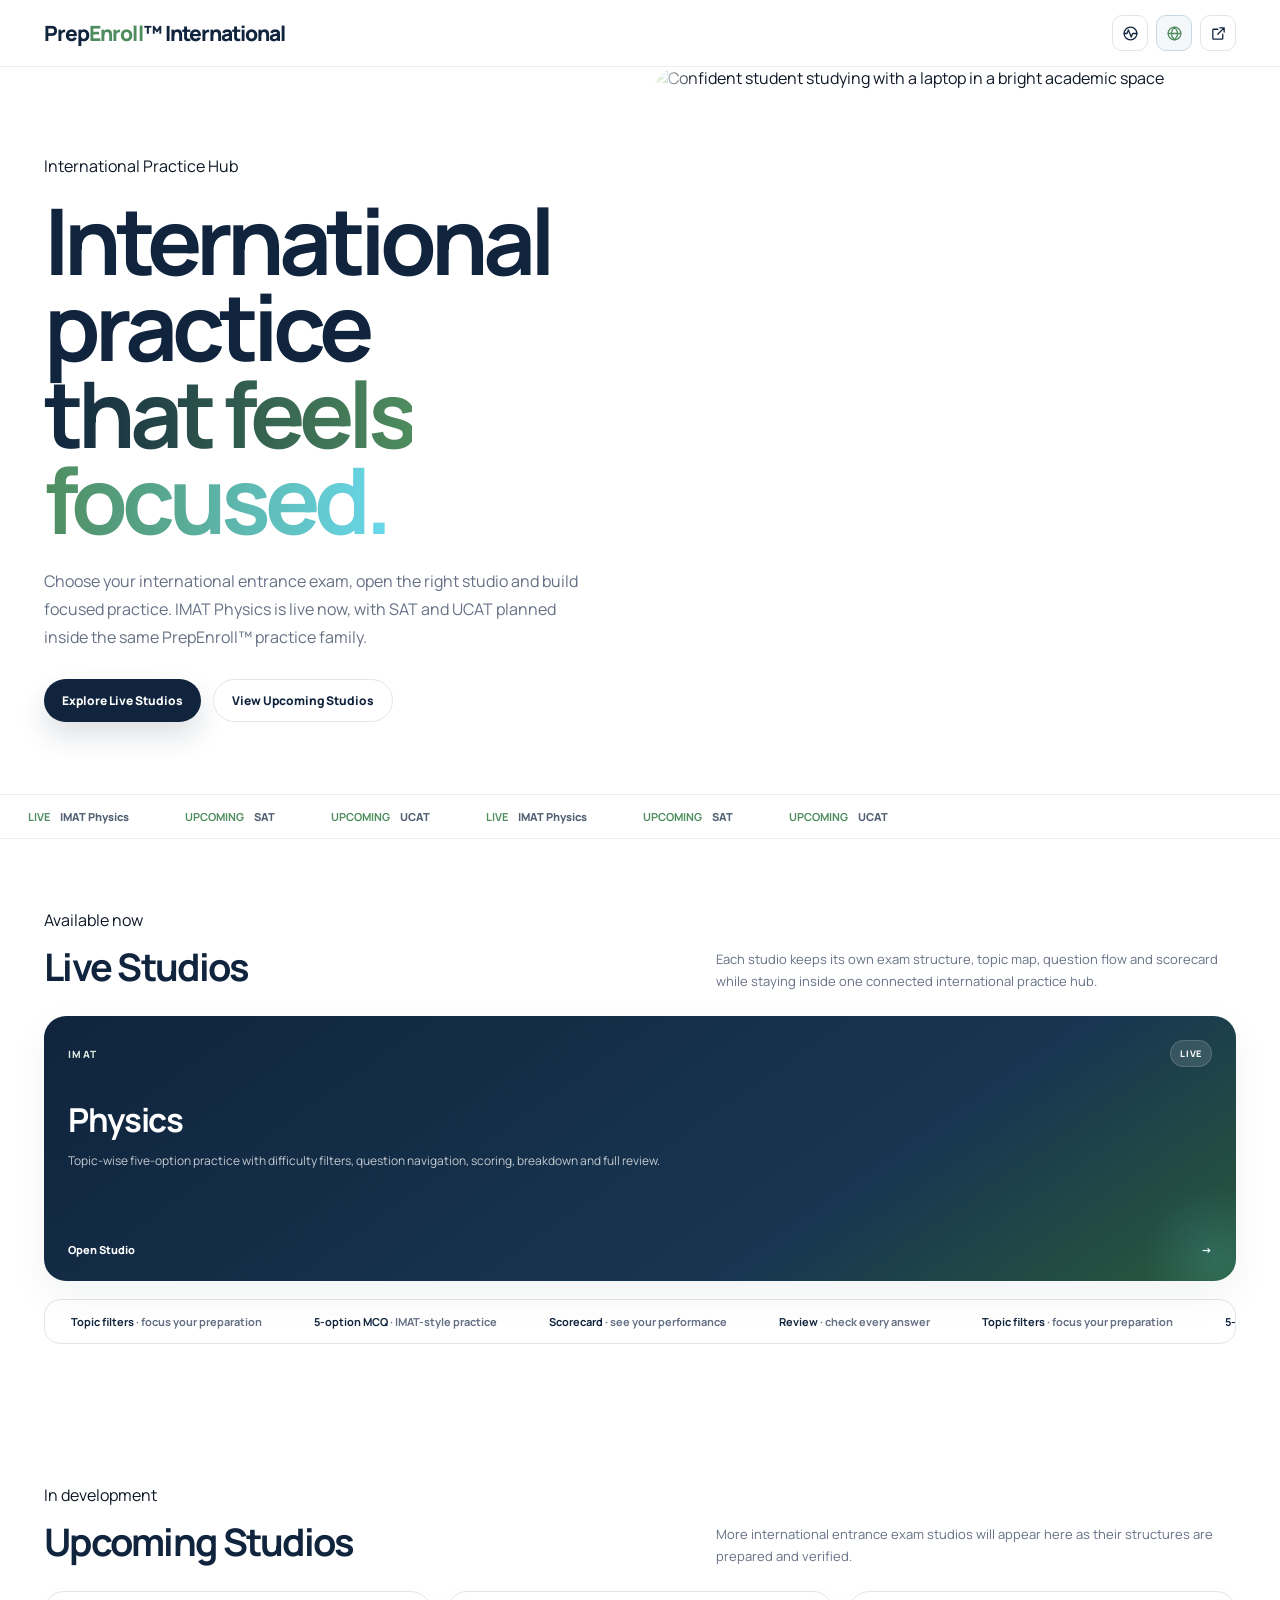
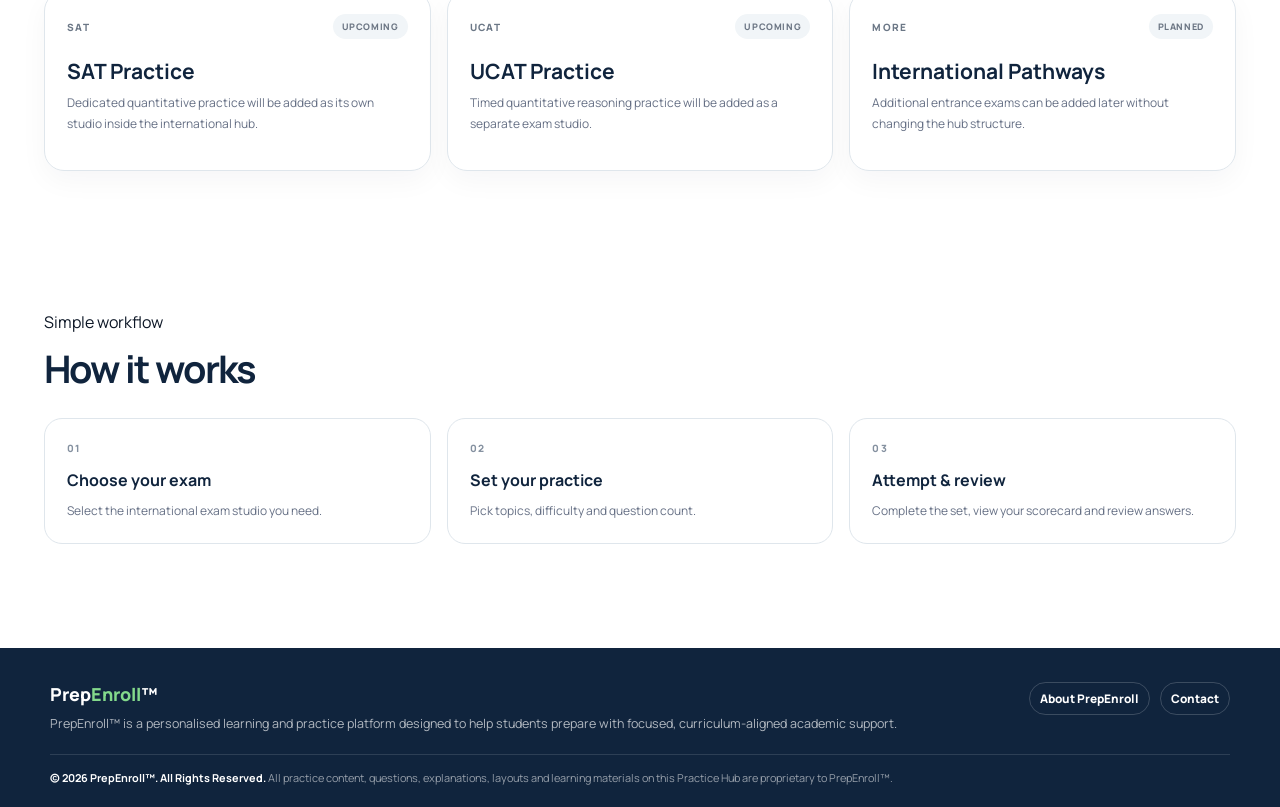
==== index.html @ c7044cf9 "Use confident student hero with soft edges" ====
<!doctype html>
<html lang="en">
<head>
<meta charset="utf-8">
<meta name="viewport" content="width=device-width,initial-scale=1">
<title>PrepEnroll™ International Practice Hub</title>
<meta name="description" content="PrepEnroll International Practice Hub for IMAT Physics and upcoming international entrance exam studios.">
<link rel="preconnect" href="https://fonts.googleapis.com">
<link rel="preconnect" href="https://fonts.gstatic.com" crossorigin>
<link href="https://fonts.googleapis.com/css2?family=Manrope:wght@400;500;600;700;800&family=DM+Sans:wght@500;600;700&display=swap" rel="stylesheet">
<style>
:root{
  --ink:#0d1726;
  --navy:#10243d;
  --muted:#667085;
  --line:#dfe6ec;
  --soft:#f6f9fb;
  --panel:#ffffff;
  --cyan:#68d8eb;
  --blue:#6d8cff;
  --green:#4f8d5f;
  --glow:rgba(104,216,235,.16);
}
*{box-sizing:border-box}
html{scroll-behavior:smooth}
body{
  margin:0;
  font-family:Manrope,system-ui,sans-serif;
  color:var(--ink);
  background:#fff;
  overflow-x:hidden;
}
a{text-decoration:none;color:inherit}
header{
  position:sticky;top:0;z-index:60;
  background:rgba(255,255,255,.84);
  backdrop-filter:blur(18px);
  border-bottom:1px solid rgba(16,36,61,.08)
}
.nav{max-width:1240px;margin:auto;padding:15px 24px;display:flex;align-items:center;justify-content:space-between;gap:20px}
.brand{font-size:21px;font-weight:800;letter-spacing:-.045em;color:var(--navy)}
.brand span{color:var(--green)}
.navlinks{display:flex;align-items:center;gap:18px;font-size:12px;font-weight:700;color:#536174}
.site{padding:9px 13px;border:1px solid var(--line);border-radius:999px;background:rgba(255,255,255,.92);box-shadow:0 8px 26px rgba(16,36,61,.05)}
.hero{
  max-width:1240px;
  margin:auto;
  padding:0 24px;
  min-height:620px;
  display:grid;
  grid-template-columns:1.02fr .98fr;
  gap:0;
  align-items:stretch;
}
.hero-content{
  position:relative;
  z-index:3;
  padding:88px 52px 72px 0;
  display:flex;
  flex-direction:column;
  justify-content:center;
}
.eyebrow:before{content:"";width:7px;height:7px;border-radius:50%;background:linear-gradient(135deg,var(--cyan),var(--blue))}
h1{
  font-size:clamp(58px,7.4vw,92px);
  line-height:.94;letter-spacing:-.065em;
  color:var(--navy);
  margin:20px 0 24px;
  max-width:820px;
}
h1 .grad{
  background:linear-gradient(90deg,#10243d 0%,#4f8d5f 52%,#68d8eb 100%);
  -webkit-background-clip:text;background-clip:text;color:transparent;
}
.hero p{font-size:16px;line-height:1.76;color:var(--muted);max-width:680px;margin:0}
.hero-actions{display:flex;gap:12px;flex-wrap:wrap;margin-top:28px}
.btn{
  display:inline-flex;align-items:center;justify-content:center;
  padding:12px 18px;border-radius:999px;font-size:12px;font-weight:800;transition:.2s ease
}
.btn.primary{background:var(--navy);color:#fff;box-shadow:0 14px 28px rgba(16,36,61,.14)}
.btn.secondary{background:#fff;border:1px solid var(--line);color:var(--navy)}
.btn:hover{transform:translateY(-2px)}
.hero-photo{
  margin:0;
  width:100%;
  min-height:620px;
  height:620px;
  overflow:hidden;
  border:0;
  border-radius:28px;
  box-shadow:none;
  background:#fff;
  position:relative;
}
.hero-photo img{
  width:100%;
  height:100%;
  display:block;
  object-fit:cover;
  object-position:center;
  filter:saturate(.96) contrast(.99) brightness(1.03);
  -webkit-mask-image:linear-gradient(to right,transparent 0%,#000 8%,#000 92%,transparent 100%);
  mask-image:linear-gradient(to right,transparent 0%,#000 8%,#000 92%,transparent 100%);
}
.ticker-wrap{
  overflow:hidden;border-top:1px solid rgba(16,36,61,.08);border-bottom:1px solid rgba(16,36,61,.08);
  background:rgba(255,255,255,.8);backdrop-filter:blur(8px)
}
.ticker{display:flex;width:max-content;animation:ticker 27s linear infinite}
.ticker-item{padding:14px 28px;font-size:11px;font-weight:800;color:#536174;white-space:nowrap}
.ticker-item b{margin-right:8px;color:var(--green)}
@keyframes ticker{from{transform:translateX(0)}to{transform:translateX(-50%)}}
.section{max-width:1240px;margin:auto;padding:70px 24px}
.section-head{display:flex;align-items:flex-end;justify-content:space-between;gap:30px;margin-bottom:24px}
.section-head h2{margin:9px 0 0;font-size:38px;letter-spacing:-.045em;color:var(--navy)}
.section-head p{max-width:520px;margin:0;color:var(--muted);font-size:13px;line-height:1.7}
.grid{display:grid;grid-template-columns:1.18fr .91fr .91fr;gap:16px}
.card{
  min-height:265px;
  padding:24px;
  display:flex;flex-direction:column;justify-content:space-between;
  border:1px solid var(--line);
  border-radius:22px;
  background:rgba(255,255,255,.9);
  box-shadow:0 14px 38px rgba(16,36,61,.055);
  position:relative;overflow:hidden;transition:.22s ease
}
.card:before{
  content:"";position:absolute;inset:auto -55px -55px auto;width:150px;height:150px;border-radius:50%;
  background:radial-gradient(circle,var(--glow),transparent 70%)
}
.card.c1{
  background:linear-gradient(145deg,#10243d,#183651 68%,#285a3b);
  color:#fff;border:0
}
.card:hover{transform:translateY(-4px);box-shadow:0 20px 50px rgba(16,36,61,.09)}
.topline{display:flex;align-items:center;justify-content:space-between;gap:10px}
.tag{font-size:10px;font-weight:800;letter-spacing:.13em;text-transform:uppercase;color:#6b7786}
.card.c1 .tag{color:#dce9e1}
.pill{padding:6px 9px;border-radius:999px;font-size:9px;font-weight:800;letter-spacing:.07em;text-transform:uppercase}
.live{background:rgba(255,255,255,.12);color:#fff;border:1px solid rgba(255,255,255,.15)}
.soon{background:#f1f5f8;color:#6c7684}
.card h3{font-size:29px;letter-spacing:-.04em;color:var(--navy);margin:30px 0 9px}
.card.c1 h3{color:#fff;font-size:33px}
.card p{margin:0;color:var(--muted);font-size:12px;line-height:1.68;max-width:92%}
.card.c1 p{color:rgba(255,255,255,.75)}
.card-link{margin-top:28px;display:flex;align-items:center;justify-content:space-between;font-size:11px;font-weight:800;color:var(--navy)}
.card.c1 .card-link{color:#fff}
.rail-wrap{margin-top:18px;border:1px solid var(--line);border-radius:16px;overflow:hidden;background:rgba(255,255,255,.78)}
.rail{display:flex;width:max-content;animation:rail 32s linear infinite}
.rail span{padding:14px 26px;font-size:11px;font-weight:700;color:var(--muted);white-space:nowrap}
.rail b{color:var(--navy)}
@keyframes rail{from{transform:translateX(-50%)}to{transform:translateX(0)}}
.coming-grid{display:grid;grid-template-columns:repeat(3,1fr);gap:16px}
.coming{
  min-height:180px;border-radius:20px;padding:22px;background:rgba(255,255,255,.9);
  border:1px solid var(--line);box-shadow:0 10px 28px rgba(16,36,61,.04)
}
.coming h3{color:var(--navy);font-size:21px;margin:18px 0 8px}
.coming p{margin:0;color:var(--muted);font-size:12px;line-height:1.68}
.how{display:grid;grid-template-columns:repeat(3,1fr);gap:16px}
.step{
  border-radius:18px;padding:22px;border:1px solid var(--line);
  background:rgba(255,255,255,.9)
}
.step .n{font-size:10px;font-weight:800;color:#8591a0;margin-bottom:14px;letter-spacing:.12em}
.step strong{display:block;color:var(--navy);font-size:16px;margin-bottom:7px}
.step span{font-size:12px;color:var(--muted);line-height:1.62}
.pe-global-footer{margin-top:34px;background:#10243d;color:#fff;padding:34px 24px 20px}
.pe-footer-inner{max-width:1180px;margin:0 auto;display:flex;justify-content:space-between;gap:30px;align-items:flex-start}
.pe-footer-brand{font-size:1.12rem;font-weight:900;margin-bottom:8px}.pe-footer-brand span{color:#83d98b}
.pe-footer-about p{font-size:.78rem;line-height:1.65;color:rgba(255,255,255,.68);margin:0}
.pe-footer-links{display:flex;gap:10px;flex-wrap:wrap;justify-content:flex-end}
.pe-footer-links a{color:#fff;font-size:.74rem;font-weight:800;border:1px solid rgba(255,255,255,.18);border-radius:999px;padding:7px 10px}
.pe-footer-legal{max-width:1180px;margin:20px auto 0;padding-top:15px;border-top:1px solid rgba(255,255,255,.12);font-size:.68rem;line-height:1.5;color:rgba(255,255,255,.56)}
.pe-footer-legal strong{color:#fff}
@media(max-width:900px){
  .hero{grid-template-columns:1fr;padding:0}
  .hero-content{padding:64px 22px 48px}
  .hero-photo,.hero-photo img{min-height:420px;height:420px}
  .grid{grid-template-columns:1fr 1fr}.card.c1{grid-column:1/3}
}.hero-photo{height:360px}
  .grid{grid-template-columns:1fr 1fr}.card.c1{grid-column:1/3}
}
@media(max-width:640px){
  .navlinks .hide-sm{display:none}
  .hero{padding-top:60px}.hero-photo{height:300px}
  .grid,.coming-grid,.how{grid-template-columns:1fr}.card.c1{grid-column:auto}
  .section-head{align-items:flex-start;flex-direction:column}
  h1{font-size:52px}
  .pe-footer-inner{flex-direction:column}.pe-footer-links{justify-content:flex-start}
}
.icon-nav{display:flex;align-items:center;gap:8px}
.nav-icon{
  width:36px;height:36px;border-radius:10px;
  display:grid;place-items:center;
  border:1px solid var(--line);
  background:#fff;color:var(--navy);
  transition:.18s ease;
}
.nav-icon svg{
  width:17px;height:17px;
  fill:none;stroke:currentColor;stroke-width:1.8;
  stroke-linecap:round;stroke-linejoin:round;
}
.nav-icon:hover{transform:translateY(-1px);border-color:#b8c6d2;box-shadow:0 8px 18px rgba(16,36,61,.08)}
.nav-icon.active-hub{background:#f4f8fb;border-color:#c8d8e3;color:var(--green)}
@media(max-width:640px){
  .icon-nav{gap:6px}
  .nav-icon{width:34px;height:34px;border-radius:9px}
}
</style>
</head>
<body>
<header>
  <div class="nav">
    <a class="brand" href="/prepenroll-international-physics/">Prep<span>Enroll</span>™ International</a>
    <div class="navlinks icon-nav">
      <a class="nav-icon" href="https://sscpu-21.github.io/prepenroll-practice/" aria-label="Physics Practice Hub" title="Physics Practice Hub">
        <svg viewBox="0 0 24 24" aria-hidden="true"><path d="M3 12h4l2-5 4 10 2-5h6"/><circle cx="12" cy="12" r="9"/></svg>
      </a>
      <a class="nav-icon active-hub" href="/prepenroll-international-physics/" aria-label="International Physics Practice Hub" title="International Physics Practice Hub">
        <svg viewBox="0 0 24 24" aria-hidden="true"><circle cx="12" cy="12" r="9"/><path d="M3 12h18M12 3c3 3 4.5 6 4.5 9S15 18 12 21c-3-3-4.5-6-4.5-9S9 6 12 3z"/></svg>
      </a>
      <a class="nav-icon" href="https://www.prepenroll.com" target="_blank" rel="noopener" aria-label="PrepEnroll website" title="PrepEnroll.com">
        <svg viewBox="0 0 24 24" aria-hidden="true"><path d="M14 4h6v6M20 4l-9 9"/><path d="M18 13v6a1 1 0 0 1-1 1H5a1 1 0 0 1-1-1V7a1 1 0 0 1 1-1h6"/></svg>
      </a>
    </div>
  </div>
</header>

<main>
<section class="hero">
    <div class="hero-content">
      <div class="eyebrow">International Practice Hub</div>
      <h1>International practice<br><span class="grad">that feels focused.</span></h1>
      <p>Choose your international entrance exam, open the right studio and build focused practice. IMAT Physics is live now, with SAT and UCAT planned inside the same PrepEnroll™ practice family.</p>
      <div class="hero-actions">
        <a class="btn primary" href="#live">Explore Live Studios</a>
        <a class="btn secondary" href="#coming">View Upcoming Studios</a>
      </div>
    </div>
    <figure class="hero-photo">
      <img src="/prepenroll-international-physics/assets/confident-student.jpg" alt="Confident student studying with a laptop in a bright academic space">
    </figure>
  </section>

<div class="ticker-wrap">
  <div class="ticker">
    <div class="ticker-item"><b>LIVE</b> IMAT Physics</div>
    <div class="ticker-item"><b>UPCOMING</b> SAT</div>
    <div class="ticker-item"><b>UPCOMING</b> UCAT</div>
    <div class="ticker-item"><b>LIVE</b> IMAT Physics</div>
    <div class="ticker-item"><b>UPCOMING</b> SAT</div>
    <div class="ticker-item"><b>UPCOMING</b> UCAT</div>
  </div>
</div>

<section class="section" id="live">
  <div class="section-head">
    <div><div class="eyebrow">Available now</div><h2>Live Studios</h2></div>
    <p>Each studio keeps its own exam structure, topic map, question flow and scorecard while staying inside one connected international practice hub.</p>
  </div>

  <div class="grid">
    <a class="card c1" href="/prepenroll-international-physics/imat/">
      <div>
        <div class="topline"><span class="tag">IMAT</span><span class="pill live">Live</span></div>
        <h3>Physics</h3>
        <p>Topic-wise five-option practice with difficulty filters, question navigation, scoring, breakdown and full review.</p>
      </div>
      <div class="card-link"><span>Open Studio</span><span>→</span></div>
    </a>
  </div>

  <div class="rail-wrap">
    <div class="rail">
      <span><b>Topic filters</b> · focus your preparation</span>
      <span><b>5-option MCQ</b> · IMAT-style practice</span>
      <span><b>Scorecard</b> · see your performance</span>
      <span><b>Review</b> · check every answer</span>
      <span><b>Topic filters</b> · focus your preparation</span>
      <span><b>5-option MCQ</b> · IMAT-style practice</span>
      <span><b>Scorecard</b> · see your performance</span>
      <span><b>Review</b> · check every answer</span>
    </div>
  </div>
</section>

<section class="section" id="coming">
  <div class="section-head">
    <div><div class="eyebrow">In development</div><h2>Upcoming Studios</h2></div>
    <p>More international entrance exam studios will appear here as their structures are prepared and verified.</p>
  </div>

  <div class="coming-grid">
    <div class="coming">
      <div class="topline"><span class="tag">SAT</span><span class="pill soon">Upcoming</span></div>
      <h3>SAT Practice</h3>
      <p>Dedicated quantitative practice will be added as its own studio inside the international hub.</p>
    </div>

    <div class="coming">
      <div class="topline"><span class="tag">UCAT</span><span class="pill soon">Upcoming</span></div>
      <h3>UCAT Practice</h3>
      <p>Timed quantitative reasoning practice will be added as a separate exam studio.</p>
    </div>

    <div class="coming">
      <div class="topline"><span class="tag">More</span><span class="pill soon">Planned</span></div>
      <h3>International Pathways</h3>
      <p>Additional entrance exams can be added later without changing the hub structure.</p>
    </div>
  </div>
</section>

<section class="section">
  <div class="section-head"><div><div class="eyebrow">Simple workflow</div><h2>How it works</h2></div></div>
  <div class="how">
    <div class="step"><div class="n">01</div><strong>Choose your exam</strong><span>Select the international exam studio you need.</span></div>
    <div class="step"><div class="n">02</div><strong>Set your practice</strong><span>Pick topics, difficulty and question count.</span></div>
    <div class="step"><div class="n">03</div><strong>Attempt & review</strong><span>Complete the set, view your scorecard and review answers.</span></div>
  </div>
</section>
</main>

<footer class="pe-global-footer">
  <div class="pe-footer-inner">
    <div class="pe-footer-about">
      <div class="pe-footer-brand">Prep<span>Enroll</span>™</div>
      <p>PrepEnroll™ is a personalised learning and practice platform designed to help students prepare with focused, curriculum-aligned academic support.</p>
    </div>
    <div class="pe-footer-links">
      <a href="https://www.prepenroll.com" target="_blank" rel="noopener">About PrepEnroll</a>
      <a href="mailto:info@prepenroll.com">Contact</a>
    </div>
  </div>
  <div class="pe-footer-legal">
    <strong>© 2026 PrepEnroll™. All Rights Reserved.</strong>
    <span>All practice content, questions, explanations, layouts and learning materials on this Practice Hub are proprietary to PrepEnroll™.</span>
  </div>
</footer>
</body>
</html>
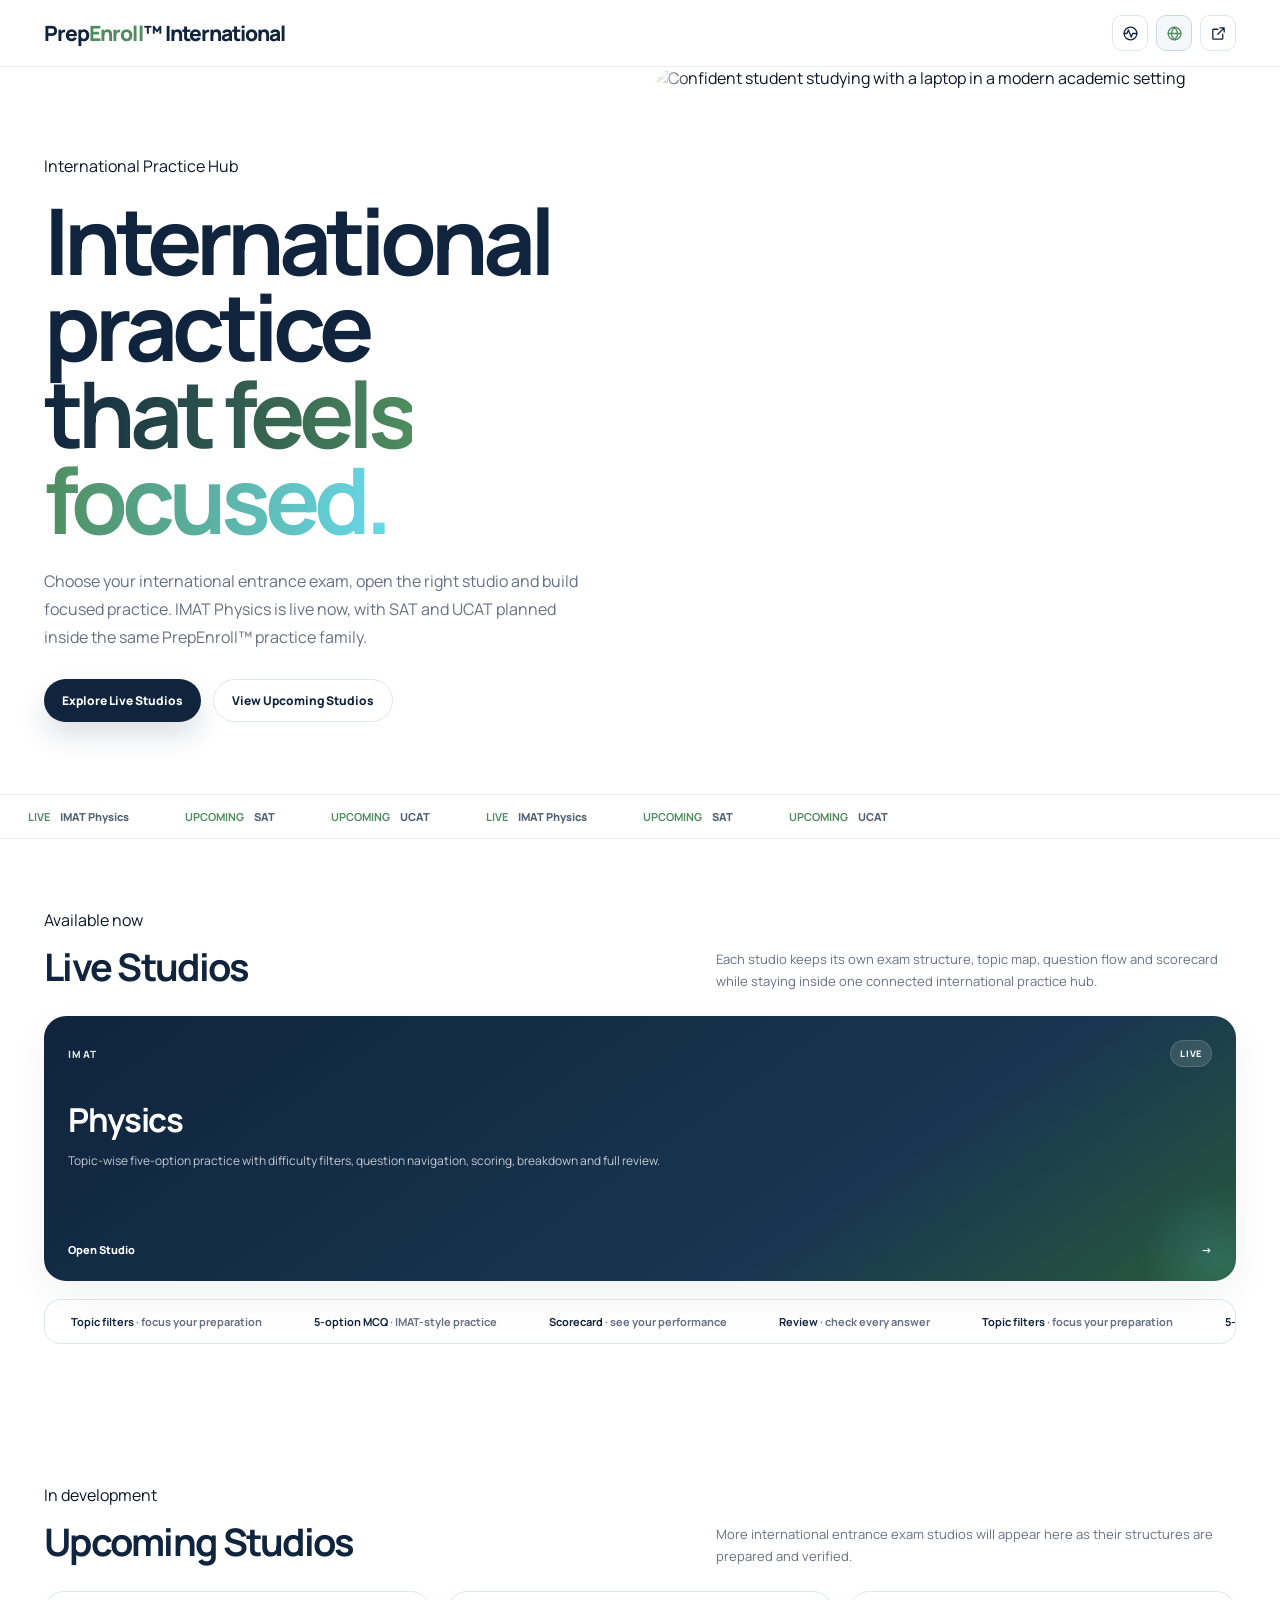
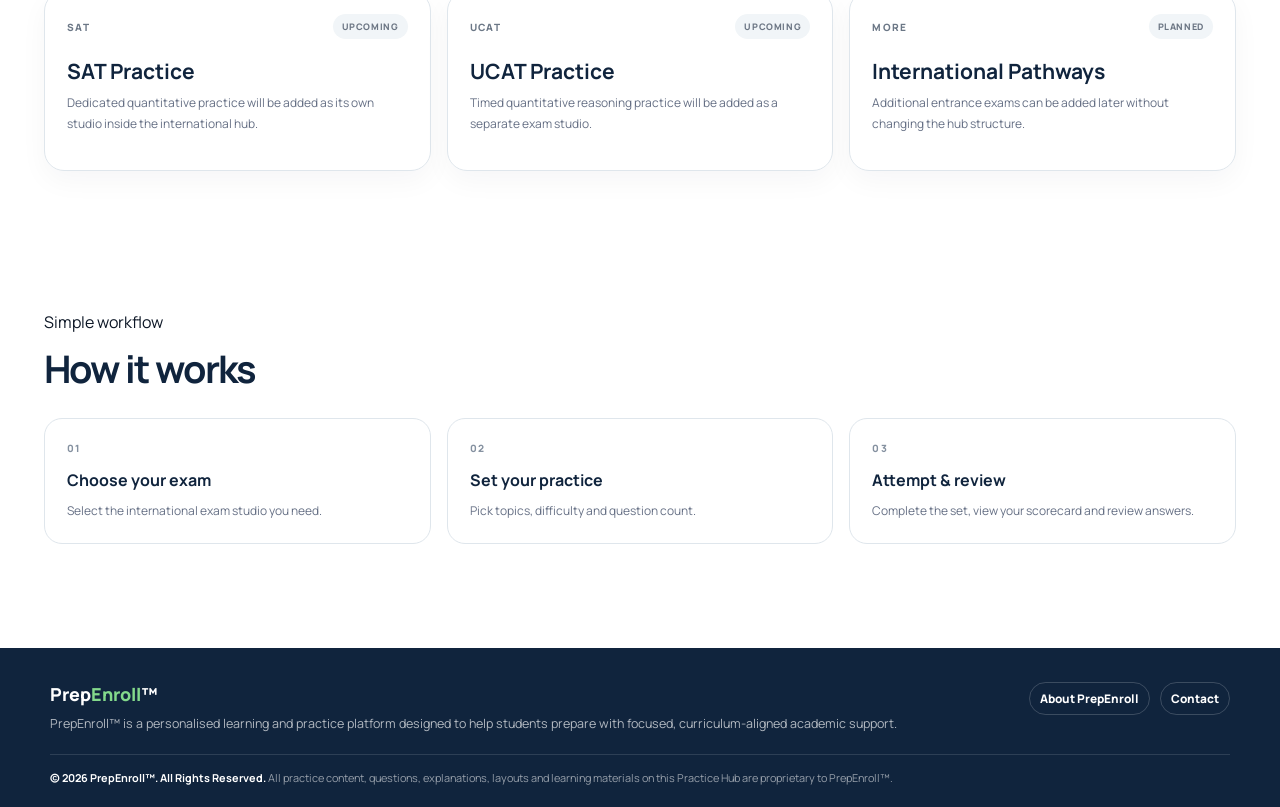
==== commit f7ad1d34: "Use sharp full-resolution student hero image" ====
--- a/index.html
+++ b/index.html
@@ -98,10 +98,10 @@
   height:100%;
   display:block;
   object-fit:cover;
-  object-position:center;
-  filter:saturate(.96) contrast(.99) brightness(1.03);
-  -webkit-mask-image:linear-gradient(to right,transparent 0%,#000 8%,#000 92%,transparent 100%);
-  mask-image:linear-gradient(to right,transparent 0%,#000 8%,#000 92%,transparent 100%);
+  object-position:center 38%;
+  filter:saturate(.98) contrast(1.01) brightness(1.02);
+  -webkit-mask-image:linear-gradient(to right,transparent 0%,#000 7%,#000 96%);
+  mask-image:linear-gradient(to right,transparent 0%,#000 7%,#000 96%);
 }
 .ticker-wrap{
   overflow:hidden;border-top:1px solid rgba(16,36,61,.08);border-bottom:1px solid rgba(16,36,61,.08);
@@ -242,7 +242,7 @@
       </div>
     </div>
     <figure class="hero-photo">
-      <img src="/prepenroll-international-physics/assets/confident-student.jpg" alt="Confident student studying with a laptop in a bright academic space">
+      <img src="https://images.pexels.com/photos/22915923/pexels-photo-22915923.jpeg?cs=srgb&fm=jpg" alt="Confident student studying with a laptop in a modern academic setting">
     </figure>
   </section>
 
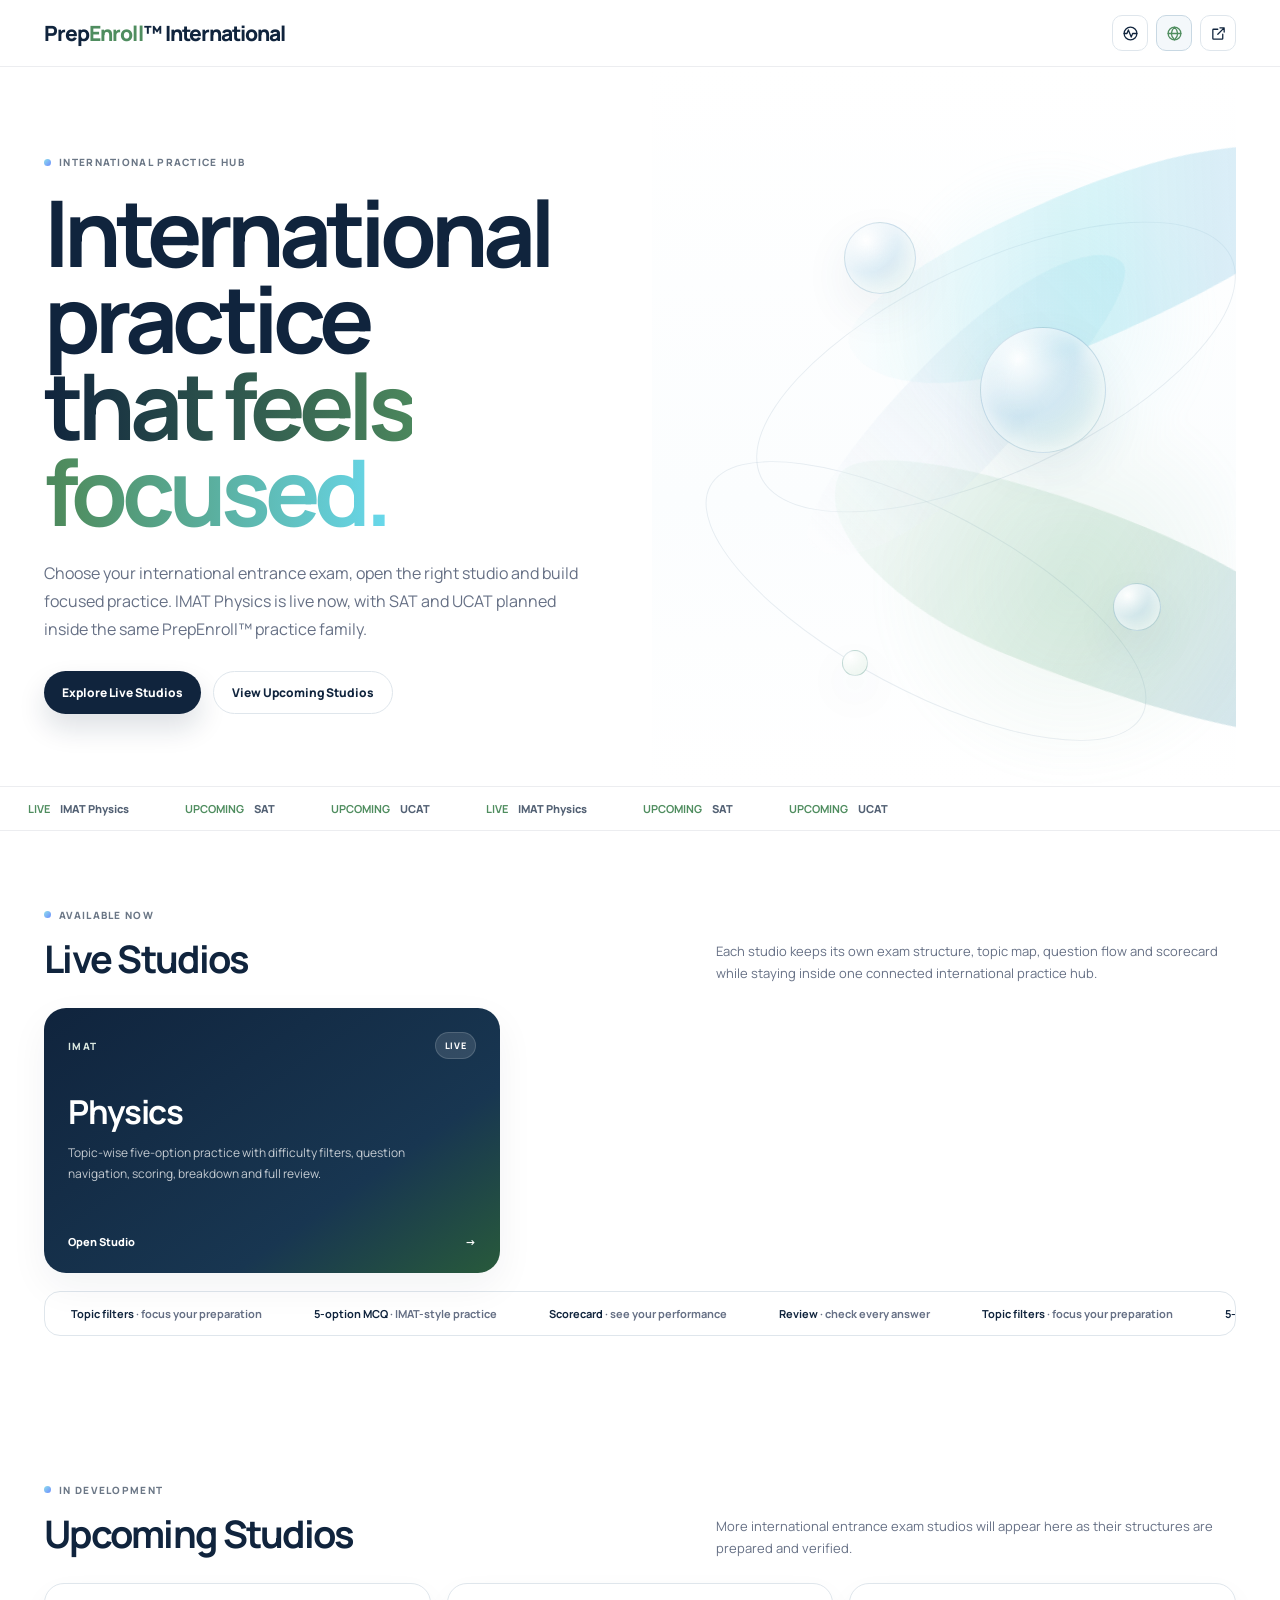
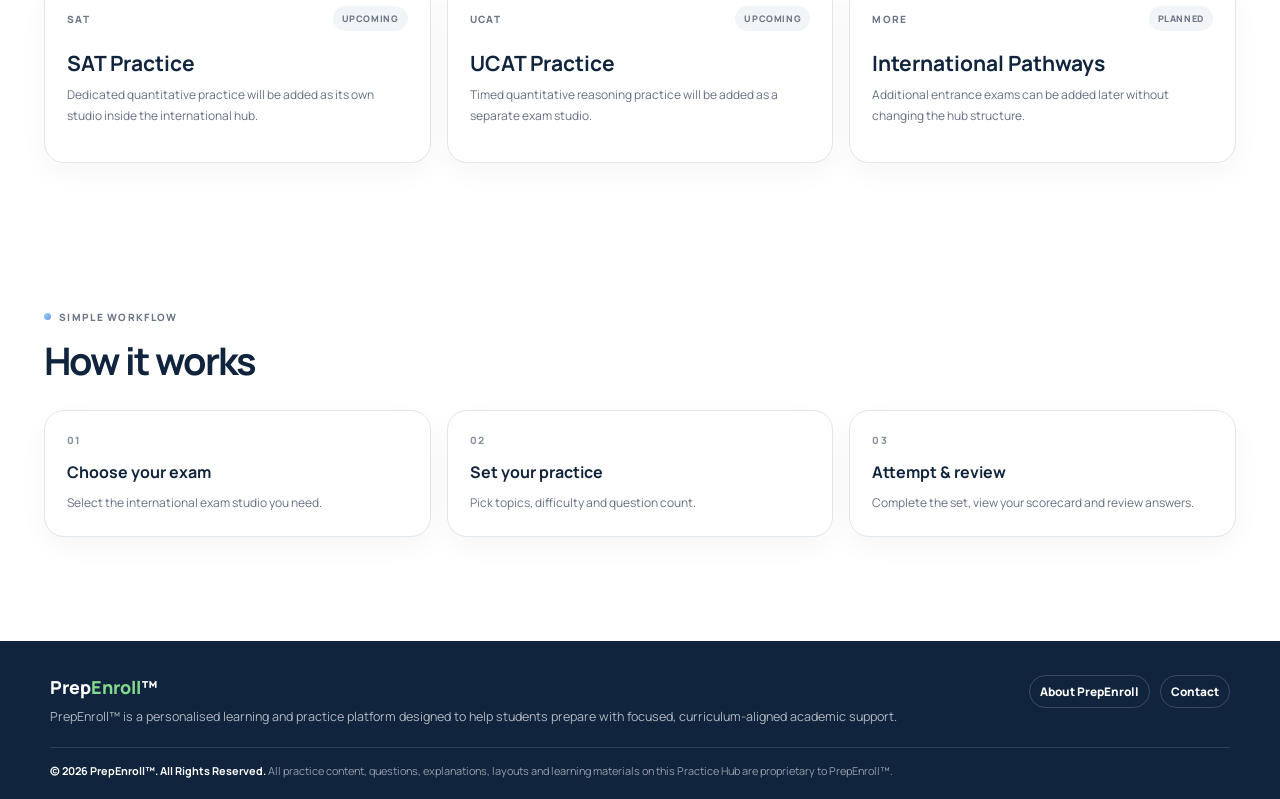
==== commit 82bceaba: "Replace hero photo with subtle animated abstract theme" ====
--- a/index.html
+++ b/index.html
@@ -7,339 +7,49 @@
 <meta name="description" content="PrepEnroll International Practice Hub for IMAT Physics and upcoming international entrance exam studios.">
 <link rel="preconnect" href="https://fonts.googleapis.com">
 <link rel="preconnect" href="https://fonts.gstatic.com" crossorigin>
-<link href="https://fonts.googleapis.com/css2?family=Manrope:wght@400;500;600;700;800&family=DM+Sans:wght@500;600;700&display=swap" rel="stylesheet">
+<link href="https://fonts.googleapis.com/css2?family=Manrope:wght@400;500;600;700;800&display=swap" rel="stylesheet">
 <style>
-:root{
-  --ink:#0d1726;
-  --navy:#10243d;
-  --muted:#667085;
-  --line:#dfe6ec;
-  --soft:#f6f9fb;
-  --panel:#ffffff;
-  --cyan:#68d8eb;
-  --blue:#6d8cff;
-  --green:#4f8d5f;
-  --glow:rgba(104,216,235,.16);
-}
-*{box-sizing:border-box}
-html{scroll-behavior:smooth}
-body{
-  margin:0;
-  font-family:Manrope,system-ui,sans-serif;
-  color:var(--ink);
-  background:#fff;
-  overflow-x:hidden;
-}
-a{text-decoration:none;color:inherit}
-header{
-  position:sticky;top:0;z-index:60;
-  background:rgba(255,255,255,.84);
-  backdrop-filter:blur(18px);
-  border-bottom:1px solid rgba(16,36,61,.08)
-}
+:root{--ink:#0d1726;--navy:#10243d;--muted:#667085;--line:#dfe6ec;--soft:#f7fafb;--cyan:#8edfeb;--blue:#adc8e8;--green:#7dbb93;--mint:#bde4d2}
+*{box-sizing:border-box} html{scroll-behavior:smooth}
+body{margin:0;font-family:Manrope,system-ui,sans-serif;color:var(--ink);background:#fff;overflow-x:hidden} a{text-decoration:none;color:inherit}
+header{position:sticky;top:0;z-index:60;background:rgba(255,255,255,.9);backdrop-filter:blur(18px);border-bottom:1px solid rgba(16,36,61,.08)}
 .nav{max-width:1240px;margin:auto;padding:15px 24px;display:flex;align-items:center;justify-content:space-between;gap:20px}
-.brand{font-size:21px;font-weight:800;letter-spacing:-.045em;color:var(--navy)}
-.brand span{color:var(--green)}
-.navlinks{display:flex;align-items:center;gap:18px;font-size:12px;font-weight:700;color:#536174}
-.site{padding:9px 13px;border:1px solid var(--line);border-radius:999px;background:rgba(255,255,255,.92);box-shadow:0 8px 26px rgba(16,36,61,.05)}
-.hero{
-  max-width:1240px;
-  margin:auto;
-  padding:0 24px;
-  min-height:620px;
-  display:grid;
-  grid-template-columns:1.02fr .98fr;
-  gap:0;
-  align-items:stretch;
-}
-.hero-content{
-  position:relative;
-  z-index:3;
-  padding:88px 52px 72px 0;
-  display:flex;
-  flex-direction:column;
-  justify-content:center;
-}
-.eyebrow:before{content:"";width:7px;height:7px;border-radius:50%;background:linear-gradient(135deg,var(--cyan),var(--blue))}
-h1{
-  font-size:clamp(58px,7.4vw,92px);
-  line-height:.94;letter-spacing:-.065em;
-  color:var(--navy);
-  margin:20px 0 24px;
-  max-width:820px;
-}
-h1 .grad{
-  background:linear-gradient(90deg,#10243d 0%,#4f8d5f 52%,#68d8eb 100%);
-  -webkit-background-clip:text;background-clip:text;color:transparent;
-}
-.hero p{font-size:16px;line-height:1.76;color:var(--muted);max-width:680px;margin:0}
-.hero-actions{display:flex;gap:12px;flex-wrap:wrap;margin-top:28px}
-.btn{
-  display:inline-flex;align-items:center;justify-content:center;
-  padding:12px 18px;border-radius:999px;font-size:12px;font-weight:800;transition:.2s ease
-}
-.btn.primary{background:var(--navy);color:#fff;box-shadow:0 14px 28px rgba(16,36,61,.14)}
-.btn.secondary{background:#fff;border:1px solid var(--line);color:var(--navy)}
-.btn:hover{transform:translateY(-2px)}
-.hero-photo{
-  margin:0;
-  width:100%;
-  min-height:620px;
-  height:620px;
-  overflow:hidden;
-  border:0;
-  border-radius:28px;
-  box-shadow:none;
-  background:#fff;
-  position:relative;
-}
-.hero-photo img{
-  width:100%;
-  height:100%;
-  display:block;
-  object-fit:cover;
-  object-position:center 38%;
-  filter:saturate(.98) contrast(1.01) brightness(1.02);
-  -webkit-mask-image:linear-gradient(to right,transparent 0%,#000 7%,#000 96%);
-  mask-image:linear-gradient(to right,transparent 0%,#000 7%,#000 96%);
-}
-.ticker-wrap{
-  overflow:hidden;border-top:1px solid rgba(16,36,61,.08);border-bottom:1px solid rgba(16,36,61,.08);
-  background:rgba(255,255,255,.8);backdrop-filter:blur(8px)
-}
-.ticker{display:flex;width:max-content;animation:ticker 27s linear infinite}
-.ticker-item{padding:14px 28px;font-size:11px;font-weight:800;color:#536174;white-space:nowrap}
-.ticker-item b{margin-right:8px;color:var(--green)}
-@keyframes ticker{from{transform:translateX(0)}to{transform:translateX(-50%)}}
-.section{max-width:1240px;margin:auto;padding:70px 24px}
-.section-head{display:flex;align-items:flex-end;justify-content:space-between;gap:30px;margin-bottom:24px}
-.section-head h2{margin:9px 0 0;font-size:38px;letter-spacing:-.045em;color:var(--navy)}
-.section-head p{max-width:520px;margin:0;color:var(--muted);font-size:13px;line-height:1.7}
-.grid{display:grid;grid-template-columns:1.18fr .91fr .91fr;gap:16px}
-.card{
-  min-height:265px;
-  padding:24px;
-  display:flex;flex-direction:column;justify-content:space-between;
-  border:1px solid var(--line);
-  border-radius:22px;
-  background:rgba(255,255,255,.9);
-  box-shadow:0 14px 38px rgba(16,36,61,.055);
-  position:relative;overflow:hidden;transition:.22s ease
-}
-.card:before{
-  content:"";position:absolute;inset:auto -55px -55px auto;width:150px;height:150px;border-radius:50%;
-  background:radial-gradient(circle,var(--glow),transparent 70%)
-}
-.card.c1{
-  background:linear-gradient(145deg,#10243d,#183651 68%,#285a3b);
-  color:#fff;border:0
-}
-.card:hover{transform:translateY(-4px);box-shadow:0 20px 50px rgba(16,36,61,.09)}
-.topline{display:flex;align-items:center;justify-content:space-between;gap:10px}
-.tag{font-size:10px;font-weight:800;letter-spacing:.13em;text-transform:uppercase;color:#6b7786}
-.card.c1 .tag{color:#dce9e1}
-.pill{padding:6px 9px;border-radius:999px;font-size:9px;font-weight:800;letter-spacing:.07em;text-transform:uppercase}
-.live{background:rgba(255,255,255,.12);color:#fff;border:1px solid rgba(255,255,255,.15)}
-.soon{background:#f1f5f8;color:#6c7684}
-.card h3{font-size:29px;letter-spacing:-.04em;color:var(--navy);margin:30px 0 9px}
-.card.c1 h3{color:#fff;font-size:33px}
-.card p{margin:0;color:var(--muted);font-size:12px;line-height:1.68;max-width:92%}
-.card.c1 p{color:rgba(255,255,255,.75)}
-.card-link{margin-top:28px;display:flex;align-items:center;justify-content:space-between;font-size:11px;font-weight:800;color:var(--navy)}
-.card.c1 .card-link{color:#fff}
-.rail-wrap{margin-top:18px;border:1px solid var(--line);border-radius:16px;overflow:hidden;background:rgba(255,255,255,.78)}
-.rail{display:flex;width:max-content;animation:rail 32s linear infinite}
-.rail span{padding:14px 26px;font-size:11px;font-weight:700;color:var(--muted);white-space:nowrap}
-.rail b{color:var(--navy)}
-@keyframes rail{from{transform:translateX(-50%)}to{transform:translateX(0)}}
-.coming-grid{display:grid;grid-template-columns:repeat(3,1fr);gap:16px}
-.coming{
-  min-height:180px;border-radius:20px;padding:22px;background:rgba(255,255,255,.9);
-  border:1px solid var(--line);box-shadow:0 10px 28px rgba(16,36,61,.04)
-}
-.coming h3{color:var(--navy);font-size:21px;margin:18px 0 8px}
-.coming p{margin:0;color:var(--muted);font-size:12px;line-height:1.68}
-.how{display:grid;grid-template-columns:repeat(3,1fr);gap:16px}
-.step{
-  border-radius:18px;padding:22px;border:1px solid var(--line);
-  background:rgba(255,255,255,.9)
-}
-.step .n{font-size:10px;font-weight:800;color:#8591a0;margin-bottom:14px;letter-spacing:.12em}
-.step strong{display:block;color:var(--navy);font-size:16px;margin-bottom:7px}
-.step span{font-size:12px;color:var(--muted);line-height:1.62}
-.pe-global-footer{margin-top:34px;background:#10243d;color:#fff;padding:34px 24px 20px}
-.pe-footer-inner{max-width:1180px;margin:0 auto;display:flex;justify-content:space-between;gap:30px;align-items:flex-start}
-.pe-footer-brand{font-size:1.12rem;font-weight:900;margin-bottom:8px}.pe-footer-brand span{color:#83d98b}
-.pe-footer-about p{font-size:.78rem;line-height:1.65;color:rgba(255,255,255,.68);margin:0}
-.pe-footer-links{display:flex;gap:10px;flex-wrap:wrap;justify-content:flex-end}
-.pe-footer-links a{color:#fff;font-size:.74rem;font-weight:800;border:1px solid rgba(255,255,255,.18);border-radius:999px;padding:7px 10px}
-.pe-footer-legal{max-width:1180px;margin:20px auto 0;padding-top:15px;border-top:1px solid rgba(255,255,255,.12);font-size:.68rem;line-height:1.5;color:rgba(255,255,255,.56)}
-.pe-footer-legal strong{color:#fff}
-@media(max-width:900px){
-  .hero{grid-template-columns:1fr;padding:0}
-  .hero-content{padding:64px 22px 48px}
-  .hero-photo,.hero-photo img{min-height:420px;height:420px}
-  .grid{grid-template-columns:1fr 1fr}.card.c1{grid-column:1/3}
-}.hero-photo{height:360px}
-  .grid{grid-template-columns:1fr 1fr}.card.c1{grid-column:1/3}
-}
-@media(max-width:640px){
-  .navlinks .hide-sm{display:none}
-  .hero{padding-top:60px}.hero-photo{height:300px}
-  .grid,.coming-grid,.how{grid-template-columns:1fr}.card.c1{grid-column:auto}
-  .section-head{align-items:flex-start;flex-direction:column}
-  h1{font-size:52px}
-  .pe-footer-inner{flex-direction:column}.pe-footer-links{justify-content:flex-start}
-}
-.icon-nav{display:flex;align-items:center;gap:8px}
-.nav-icon{
-  width:36px;height:36px;border-radius:10px;
-  display:grid;place-items:center;
-  border:1px solid var(--line);
-  background:#fff;color:var(--navy);
-  transition:.18s ease;
-}
-.nav-icon svg{
-  width:17px;height:17px;
-  fill:none;stroke:currentColor;stroke-width:1.8;
-  stroke-linecap:round;stroke-linejoin:round;
-}
-.nav-icon:hover{transform:translateY(-1px);border-color:#b8c6d2;box-shadow:0 8px 18px rgba(16,36,61,.08)}
-.nav-icon.active-hub{background:#f4f8fb;border-color:#c8d8e3;color:var(--green)}
-@media(max-width:640px){
-  .icon-nav{gap:6px}
-  .nav-icon{width:34px;height:34px;border-radius:9px}
-}
+.brand{font-size:21px;font-weight:800;letter-spacing:-.045em;color:var(--navy)} .brand span{color:#4f8d5f}
+.icon-nav{display:flex;align-items:center;gap:8px}.nav-icon{position:relative;width:36px;height:36px;border-radius:10px;display:grid;place-items:center;border:1px solid var(--line);background:#fff;color:var(--navy);transition:.18s ease}.nav-icon svg{width:17px;height:17px;fill:none;stroke:currentColor;stroke-width:1.8;stroke-linecap:round;stroke-linejoin:round}.nav-icon:hover{transform:translateY(-1px);border-color:#b8c6d2;box-shadow:0 8px 18px rgba(16,36,61,.08)}.nav-icon.active-hub{background:#f4f8fb;border-color:#c8d8e3;color:#4f8d5f}
+.hero{max-width:1240px;margin:auto;padding:0 24px;min-height:620px;display:grid;grid-template-columns:1.02fr .98fr;gap:0;align-items:stretch}
+.hero-content{position:relative;z-index:3;padding:88px 52px 72px 0;display:flex;flex-direction:column;justify-content:center}
+.eyebrow{display:inline-flex;align-items:center;gap:8px;font-size:10px;font-weight:800;letter-spacing:.13em;text-transform:uppercase;color:#6b7786}.eyebrow:before{content:"";width:7px;height:7px;border-radius:50%;background:linear-gradient(135deg,var(--cyan),#6d8cff)}
+h1{font-size:clamp(58px,7.4vw,92px);line-height:.94;letter-spacing:-.065em;color:var(--navy);margin:20px 0 24px;max-width:820px}h1 .grad{background:linear-gradient(90deg,#10243d 0%,#4f8d5f 55%,#68d8eb 100%);-webkit-background-clip:text;background-clip:text;color:transparent}
+.hero p{font-size:16px;line-height:1.76;color:var(--muted);max-width:680px;margin:0}.hero-actions{display:flex;gap:12px;flex-wrap:wrap;margin-top:28px}.btn{display:inline-flex;align-items:center;justify-content:center;padding:12px 18px;border-radius:999px;font-size:12px;font-weight:800;transition:.2s ease}.btn.primary{background:var(--navy);color:#fff;box-shadow:0 14px 28px rgba(16,36,61,.14)}.btn.secondary{background:#fff;border:1px solid var(--line);color:var(--navy)}.btn:hover{transform:translateY(-2px)}
+.motion-visual{position:relative;min-height:620px;overflow:hidden;background:linear-gradient(180deg,#fff 0%,#fbfdfe 60%,#fff 100%);isolation:isolate}
+.motion-visual:before{content:"";position:absolute;inset:0;background:radial-gradient(circle at 68% 35%,rgba(142,223,235,.16),transparent 27%),radial-gradient(circle at 72% 72%,rgba(125,187,147,.13),transparent 30%);filter:blur(8px)}
+.ribbon{position:absolute;border-radius:52% 48% 62% 38%/40% 58% 42% 60%;filter:blur(.1px);opacity:.88;will-change:transform}
+.ribbon.r1{width:520px;height:150px;right:-120px;top:120px;background:linear-gradient(110deg,rgba(255,255,255,.3),rgba(142,223,235,.38),rgba(173,200,232,.5));transform:rotate(-22deg);animation:drift1 11s ease-in-out infinite alternate}
+.ribbon.r2{width:580px;height:170px;right:-155px;bottom:100px;background:linear-gradient(100deg,rgba(189,228,210,.16),rgba(125,187,147,.26),rgba(116,169,210,.42));transform:rotate(22deg);animation:drift2 13s ease-in-out infinite alternate}
+.ribbon.r3{width:420px;height:115px;left:105px;top:280px;background:linear-gradient(90deg,rgba(255,255,255,.35),rgba(198,218,235,.25),rgba(142,223,235,.22));transform:rotate(-45deg);animation:drift3 15s ease-in-out infinite alternate}
+.orb{position:absolute;border-radius:50%;border:1px solid rgba(99,140,173,.16);background:radial-gradient(circle at 30% 25%,rgba(255,255,255,.95),rgba(173,210,231,.45) 45%,rgba(125,187,147,.18));box-shadow:inset 0 0 28px rgba(255,255,255,.9),0 18px 45px rgba(52,91,120,.08);backdrop-filter:blur(5px);will-change:transform}
+.orb.o1{width:126px;height:126px;right:130px;top:260px;animation:float1 8s ease-in-out infinite}.orb.o2{width:72px;height:72px;right:320px;top:155px;animation:float2 10s ease-in-out infinite}.orb.o3{width:48px;height:48px;right:75px;bottom:155px;animation:float3 9s ease-in-out infinite}.orb.o4{width:26px;height:26px;left:190px;bottom:110px;background:radial-gradient(circle at 30% 25%,#fff,rgba(125,187,147,.48));animation:float2 7s ease-in-out infinite reverse}
+.orbit{position:absolute;border:1px solid rgba(91,129,160,.24);border-radius:50%;transform:rotate(-25deg);opacity:.55}.orbit.a{width:520px;height:210px;right:-20px;top:195px;animation:orbitPulse 12s ease-in-out infinite}.orbit.b{width:490px;height:180px;right:65px;bottom:95px;transform:rotate(28deg);animation:orbitPulse 15s ease-in-out infinite reverse}
+@keyframes drift1{from{transform:translate3d(0,0,0) rotate(-22deg)}to{transform:translate3d(-22px,18px,0) rotate(-17deg)}}@keyframes drift2{from{transform:translate3d(0,0,0) rotate(22deg)}to{transform:translate3d(-28px,-16px,0) rotate(17deg)}}@keyframes drift3{from{transform:translate3d(0,0,0) rotate(-45deg)}to{transform:translate3d(18px,-12px,0) rotate(-39deg)}}@keyframes float1{0%,100%{transform:translate3d(0,0,0)}50%{transform:translate3d(-12px,-20px,0)}}@keyframes float2{0%,100%{transform:translate3d(0,0,0)}50%{transform:translate3d(16px,13px,0)}}@keyframes float3{0%,100%{transform:translate3d(0,0,0)}50%{transform:translate3d(-8px,18px,0)}}@keyframes orbitPulse{0%,100%{opacity:.38;scale:.98}50%{opacity:.62;scale:1.02}}
+.ticker-wrap{overflow:hidden;border-top:1px solid rgba(16,36,61,.08);border-bottom:1px solid rgba(16,36,61,.08);background:rgba(255,255,255,.8);backdrop-filter:blur(8px)}.ticker{display:flex;width:max-content;animation:ticker 27s linear infinite}.ticker-item{padding:14px 28px;font-size:11px;font-weight:800;color:#536174;white-space:nowrap}.ticker-item b{margin-right:8px;color:#4f8d5f}@keyframes ticker{from{transform:translateX(0)}to{transform:translateX(-50%)}}
+.section{max-width:1240px;margin:auto;padding:70px 24px}.section-head{display:flex;align-items:flex-end;justify-content:space-between;gap:30px;margin-bottom:24px}.section-head h2{margin:9px 0 0;font-size:38px;letter-spacing:-.045em;color:var(--navy)}.section-head p{max-width:520px;margin:0;color:var(--muted);font-size:13px;line-height:1.7}
+.grid{display:grid;grid-template-columns:1.18fr .91fr .91fr;gap:16px}.card{min-height:265px;padding:24px;display:flex;flex-direction:column;justify-content:space-between;border:1px solid var(--line);border-radius:22px;background:rgba(255,255,255,.9);box-shadow:0 14px 38px rgba(16,36,61,.055);position:relative;overflow:hidden;transition:.22s ease}.card.c1{background:linear-gradient(145deg,#10243d,#183651 68%,#285a3b);color:#fff;border:0}.card:hover{transform:translateY(-4px);box-shadow:0 20px 50px rgba(16,36,61,.09)}.topline{display:flex;align-items:center;justify-content:space-between;gap:10px}.tag{font-size:10px;font-weight:800;letter-spacing:.13em;text-transform:uppercase;color:#6b7786}.card.c1 .tag{color:#dce9e1}.pill{padding:6px 9px;border-radius:999px;font-size:9px;font-weight:800;letter-spacing:.07em;text-transform:uppercase}.live{background:rgba(255,255,255,.12);color:#fff;border:1px solid rgba(255,255,255,.15)}.soon{background:#f1f5f8;color:#6c7684}.card h3{font-size:29px;letter-spacing:-.04em;color:var(--navy);margin:30px 0 9px}.card.c1 h3{color:#fff;font-size:33px}.card p{margin:0;color:var(--muted);font-size:12px;line-height:1.68;max-width:92%}.card.c1 p{color:rgba(255,255,255,.75)}.card-link{margin-top:28px;display:flex;align-items:center;justify-content:space-between;font-size:11px;font-weight:800;color:var(--navy)}.card.c1 .card-link{color:#fff}
+.rail-wrap{margin-top:18px;border:1px solid var(--line);border-radius:16px;overflow:hidden;background:rgba(255,255,255,.78)}.rail{display:flex;width:max-content;animation:rail 32s linear infinite}.rail span{padding:14px 26px;font-size:11px;font-weight:700;color:var(--muted);white-space:nowrap}.rail b{color:var(--navy)}@keyframes rail{from{transform:translateX(-50%)}to{transform:translateX(0)}}
+.coming-grid,.how{display:grid;grid-template-columns:repeat(3,1fr);gap:16px}.coming,.step{border-radius:20px;padding:22px;background:#fff;border:1px solid var(--line);box-shadow:0 10px 28px rgba(16,36,61,.04)}.coming{min-height:180px}.coming h3{color:var(--navy);font-size:21px;margin:18px 0 8px}.coming p,.step span{margin:0;color:var(--muted);font-size:12px;line-height:1.68}.step .n{font-size:10px;font-weight:800;color:#8591a0;margin-bottom:14px;letter-spacing:.12em}.step strong{display:block;color:var(--navy);font-size:16px;margin-bottom:7px}
+.pe-global-footer{margin-top:34px;background:#10243d;color:#fff;padding:34px 24px 20px}.pe-footer-inner{max-width:1180px;margin:0 auto;display:flex;justify-content:space-between;gap:30px;align-items:flex-start}.pe-footer-brand{font-size:1.12rem;font-weight:900;margin-bottom:8px}.pe-footer-brand span{color:#83d98b}.pe-footer-about p{font-size:.78rem;line-height:1.65;color:rgba(255,255,255,.68);margin:0}.pe-footer-links{display:flex;gap:10px;flex-wrap:wrap;justify-content:flex-end}.pe-footer-links a{color:#fff;font-size:.74rem;font-weight:800;border:1px solid rgba(255,255,255,.18);border-radius:999px;padding:7px 10px}.pe-footer-legal{max-width:1180px;margin:20px auto 0;padding-top:15px;border-top:1px solid rgba(255,255,255,.12);font-size:.68rem;line-height:1.5;color:rgba(255,255,255,.56)}.pe-footer-legal strong{color:#fff}
+@media(max-width:900px){.hero{grid-template-columns:1fr;padding:0}.hero-content{padding:64px 22px 48px}.motion-visual{min-height:400px}.grid{grid-template-columns:1fr 1fr}.card.c1{grid-column:1/3}}
+@media(max-width:640px){.hero{padding-top:38px}.motion-visual{min-height:330px}.grid,.coming-grid,.how{grid-template-columns:1fr}.card.c1{grid-column:auto}.section-head{align-items:flex-start;flex-direction:column}h1{font-size:52px}.pe-footer-inner{flex-direction:column}.pe-footer-links{justify-content:flex-start}.icon-nav{gap:6px}.nav-icon{width:34px;height:34px;border-radius:9px}}
+@media(prefers-reduced-motion:reduce){.ribbon,.orb,.orbit,.ticker,.rail{animation:none!important}}
 </style>
 </head>
 <body>
-<header>
-  <div class="nav">
-    <a class="brand" href="/prepenroll-international-physics/">Prep<span>Enroll</span>™ International</a>
-    <div class="navlinks icon-nav">
-      <a class="nav-icon" href="https://sscpu-21.github.io/prepenroll-practice/" aria-label="Physics Practice Hub" title="Physics Practice Hub">
-        <svg viewBox="0 0 24 24" aria-hidden="true"><path d="M3 12h4l2-5 4 10 2-5h6"/><circle cx="12" cy="12" r="9"/></svg>
-      </a>
-      <a class="nav-icon active-hub" href="/prepenroll-international-physics/" aria-label="International Physics Practice Hub" title="International Physics Practice Hub">
-        <svg viewBox="0 0 24 24" aria-hidden="true"><circle cx="12" cy="12" r="9"/><path d="M3 12h18M12 3c3 3 4.5 6 4.5 9S15 18 12 21c-3-3-4.5-6-4.5-9S9 6 12 3z"/></svg>
-      </a>
-      <a class="nav-icon" href="https://www.prepenroll.com" target="_blank" rel="noopener" aria-label="PrepEnroll website" title="PrepEnroll.com">
-        <svg viewBox="0 0 24 24" aria-hidden="true"><path d="M14 4h6v6M20 4l-9 9"/><path d="M18 13v6a1 1 0 0 1-1 1H5a1 1 0 0 1-1-1V7a1 1 0 0 1 1-1h6"/></svg>
-      </a>
-    </div>
-  </div>
-</header>
-
+<header><div class="nav"><a class="brand" href="/prepenroll-international-physics/">Prep<span>Enroll</span>™ International</a><div class="icon-nav"><a class="nav-icon" href="https://sscpu-21.github.io/prepenroll-practice/" aria-label="Physics Practice Hub" title="Physics Practice Hub"><svg viewBox="0 0 24 24"><path d="M3 12h4l2-5 4 10 2-5h6"/><circle cx="12" cy="12" r="9"/></svg></a><a class="nav-icon active-hub" href="/prepenroll-international-physics/" aria-label="International Physics Practice Hub" title="International Physics Practice Hub"><svg viewBox="0 0 24 24"><circle cx="12" cy="12" r="9"/><path d="M3 12h18M12 3c3 3 4.5 6 4.5 9S15 18 12 21c-3-3-4.5-6-4.5-9S9 6 12 3z"/></svg></a><a class="nav-icon" href="https://www.prepenroll.com" target="_blank" rel="noopener" aria-label="PrepEnroll website" title="PrepEnroll.com"><svg viewBox="0 0 24 24"><path d="M14 4h6v6M20 4l-9 9"/><path d="M18 13v6a1 1 0 0 1-1 1H5a1 1 0 0 1-1-1V7a1 1 0 0 1 1-1h6"/></svg></a></div></div></header>
 <main>
-<section class="hero">
-    <div class="hero-content">
-      <div class="eyebrow">International Practice Hub</div>
-      <h1>International practice<br><span class="grad">that feels focused.</span></h1>
-      <p>Choose your international entrance exam, open the right studio and build focused practice. IMAT Physics is live now, with SAT and UCAT planned inside the same PrepEnroll™ practice family.</p>
-      <div class="hero-actions">
-        <a class="btn primary" href="#live">Explore Live Studios</a>
-        <a class="btn secondary" href="#coming">View Upcoming Studios</a>
-      </div>
-    </div>
-    <figure class="hero-photo">
-      <img src="https://images.pexels.com/photos/22915923/pexels-photo-22915923.jpeg?cs=srgb&fm=jpg" alt="Confident student studying with a laptop in a modern academic setting">
-    </figure>
-  </section>
-
-<div class="ticker-wrap">
-  <div class="ticker">
-    <div class="ticker-item"><b>LIVE</b> IMAT Physics</div>
-    <div class="ticker-item"><b>UPCOMING</b> SAT</div>
-    <div class="ticker-item"><b>UPCOMING</b> UCAT</div>
-    <div class="ticker-item"><b>LIVE</b> IMAT Physics</div>
-    <div class="ticker-item"><b>UPCOMING</b> SAT</div>
-    <div class="ticker-item"><b>UPCOMING</b> UCAT</div>
-  </div>
-</div>
-
-<section class="section" id="live">
-  <div class="section-head">
-    <div><div class="eyebrow">Available now</div><h2>Live Studios</h2></div>
-    <p>Each studio keeps its own exam structure, topic map, question flow and scorecard while staying inside one connected international practice hub.</p>
-  </div>
-
-  <div class="grid">
-    <a class="card c1" href="/prepenroll-international-physics/imat/">
-      <div>
-        <div class="topline"><span class="tag">IMAT</span><span class="pill live">Live</span></div>
-        <h3>Physics</h3>
-        <p>Topic-wise five-option practice with difficulty filters, question navigation, scoring, breakdown and full review.</p>
-      </div>
-      <div class="card-link"><span>Open Studio</span><span>→</span></div>
-    </a>
-  </div>
-
-  <div class="rail-wrap">
-    <div class="rail">
-      <span><b>Topic filters</b> · focus your preparation</span>
-      <span><b>5-option MCQ</b> · IMAT-style practice</span>
-      <span><b>Scorecard</b> · see your performance</span>
-      <span><b>Review</b> · check every answer</span>
-      <span><b>Topic filters</b> · focus your preparation</span>
-      <span><b>5-option MCQ</b> · IMAT-style practice</span>
-      <span><b>Scorecard</b> · see your performance</span>
-      <span><b>Review</b> · check every answer</span>
-    </div>
-  </div>
-</section>
-
-<section class="section" id="coming">
-  <div class="section-head">
-    <div><div class="eyebrow">In development</div><h2>Upcoming Studios</h2></div>
-    <p>More international entrance exam studios will appear here as their structures are prepared and verified.</p>
-  </div>
-
-  <div class="coming-grid">
-    <div class="coming">
-      <div class="topline"><span class="tag">SAT</span><span class="pill soon">Upcoming</span></div>
-      <h3>SAT Practice</h3>
-      <p>Dedicated quantitative practice will be added as its own studio inside the international hub.</p>
-    </div>
-
-    <div class="coming">
-      <div class="topline"><span class="tag">UCAT</span><span class="pill soon">Upcoming</span></div>
-      <h3>UCAT Practice</h3>
-      <p>Timed quantitative reasoning practice will be added as a separate exam studio.</p>
-    </div>
-
-    <div class="coming">
-      <div class="topline"><span class="tag">More</span><span class="pill soon">Planned</span></div>
-      <h3>International Pathways</h3>
-      <p>Additional entrance exams can be added later without changing the hub structure.</p>
-    </div>
-  </div>
-</section>
-
-<section class="section">
-  <div class="section-head"><div><div class="eyebrow">Simple workflow</div><h2>How it works</h2></div></div>
-  <div class="how">
-    <div class="step"><div class="n">01</div><strong>Choose your exam</strong><span>Select the international exam studio you need.</span></div>
-    <div class="step"><div class="n">02</div><strong>Set your practice</strong><span>Pick topics, difficulty and question count.</span></div>
-    <div class="step"><div class="n">03</div><strong>Attempt & review</strong><span>Complete the set, view your scorecard and review answers.</span></div>
-  </div>
-</section>
+<section class="hero"><div class="hero-content"><div class="eyebrow">International Practice Hub</div><h1>International practice<br><span class="grad">that feels focused.</span></h1><p>Choose your international entrance exam, open the right studio and build focused practice. IMAT Physics is live now, with SAT and UCAT planned inside the same PrepEnroll™ practice family.</p><div class="hero-actions"><a class="btn primary" href="#live">Explore Live Studios</a><a class="btn secondary" href="#coming">View Upcoming Studios</a></div></div><div class="motion-visual" aria-hidden="true"><div class="orbit a"></div><div class="orbit b"></div><div class="ribbon r1"></div><div class="ribbon r2"></div><div class="ribbon r3"></div><div class="orb o1"></div><div class="orb o2"></div><div class="orb o3"></div><div class="orb o4"></div></div></section>
+<div class="ticker-wrap"><div class="ticker"><div class="ticker-item"><b>LIVE</b> IMAT Physics</div><div class="ticker-item"><b>UPCOMING</b> SAT</div><div class="ticker-item"><b>UPCOMING</b> UCAT</div><div class="ticker-item"><b>LIVE</b> IMAT Physics</div><div class="ticker-item"><b>UPCOMING</b> SAT</div><div class="ticker-item"><b>UPCOMING</b> UCAT</div></div></div>
+<section class="section" id="live"><div class="section-head"><div><div class="eyebrow">Available now</div><h2>Live Studios</h2></div><p>Each studio keeps its own exam structure, topic map, question flow and scorecard while staying inside one connected international practice hub.</p></div><div class="grid"><a class="card c1" href="/prepenroll-international-physics/imat/"><div><div class="topline"><span class="tag">IMAT</span><span class="pill live">Live</span></div><h3>Physics</h3><p>Topic-wise five-option practice with difficulty filters, question navigation, scoring, breakdown and full review.</p></div><div class="card-link"><span>Open Studio</span><span>→</span></div></a></div><div class="rail-wrap"><div class="rail"><span><b>Topic filters</b> · focus your preparation</span><span><b>5-option MCQ</b> · IMAT-style practice</span><span><b>Scorecard</b> · see your performance</span><span><b>Review</b> · check every answer</span><span><b>Topic filters</b> · focus your preparation</span><span><b>5-option MCQ</b> · IMAT-style practice</span><span><b>Scorecard</b> · see your performance</span><span><b>Review</b> · check every answer</span></div></div></section>
+<section class="section" id="coming"><div class="section-head"><div><div class="eyebrow">In development</div><h2>Upcoming Studios</h2></div><p>More international entrance exam studios will appear here as their structures are prepared and verified.</p></div><div class="coming-grid"><div class="coming"><div class="topline"><span class="tag">SAT</span><span class="pill soon">Upcoming</span></div><h3>SAT Practice</h3><p>Dedicated quantitative practice will be added as its own studio inside the international hub.</p></div><div class="coming"><div class="topline"><span class="tag">UCAT</span><span class="pill soon">Upcoming</span></div><h3>UCAT Practice</h3><p>Timed quantitative reasoning practice will be added as a separate exam studio.</p></div><div class="coming"><div class="topline"><span class="tag">More</span><span class="pill soon">Planned</span></div><h3>International Pathways</h3><p>Additional entrance exams can be added later without changing the hub structure.</p></div></div></section>
+<section class="section"><div class="section-head"><div><div class="eyebrow">Simple workflow</div><h2>How it works</h2></div></div><div class="how"><div class="step"><div class="n">01</div><strong>Choose your exam</strong><span>Select the international exam studio you need.</span></div><div class="step"><div class="n">02</div><strong>Set your practice</strong><span>Pick topics, difficulty and question count.</span></div><div class="step"><div class="n">03</div><strong>Attempt & review</strong><span>Complete the set, view your scorecard and review answers.</span></div></div></section>
 </main>
-
-<footer class="pe-global-footer">
-  <div class="pe-footer-inner">
-    <div class="pe-footer-about">
-      <div class="pe-footer-brand">Prep<span>Enroll</span>™</div>
-      <p>PrepEnroll™ is a personalised learning and practice platform designed to help students prepare with focused, curriculum-aligned academic support.</p>
-    </div>
-    <div class="pe-footer-links">
-      <a href="https://www.prepenroll.com" target="_blank" rel="noopener">About PrepEnroll</a>
-      <a href="mailto:info@prepenroll.com">Contact</a>
-    </div>
-  </div>
-  <div class="pe-footer-legal">
-    <strong>© 2026 PrepEnroll™. All Rights Reserved.</strong>
-    <span>All practice content, questions, explanations, layouts and learning materials on this Practice Hub are proprietary to PrepEnroll™.</span>
-  </div>
-</footer>
-</body>
-</html>+<footer class="pe-global-footer"><div class="pe-footer-inner"><div class="pe-footer-about"><div class="pe-footer-brand">Prep<span>Enroll</span>™</div><p>PrepEnroll™ is a personalised learning and practice platform designed to help students prepare with focused, curriculum-aligned academic support.</p></div><div class="pe-footer-links"><a href="https://www.prepenroll.com" target="_blank" rel="noopener">About PrepEnroll</a><a href="mailto:info@prepenroll.com">Contact</a></div></div><div class="pe-footer-legal"><strong>© 2026 PrepEnroll™. All Rights Reserved.</strong> <span>All practice content, questions, explanations, layouts and learning materials on this Practice Hub are proprietary to PrepEnroll™.</span></div></footer>
+</body></html>
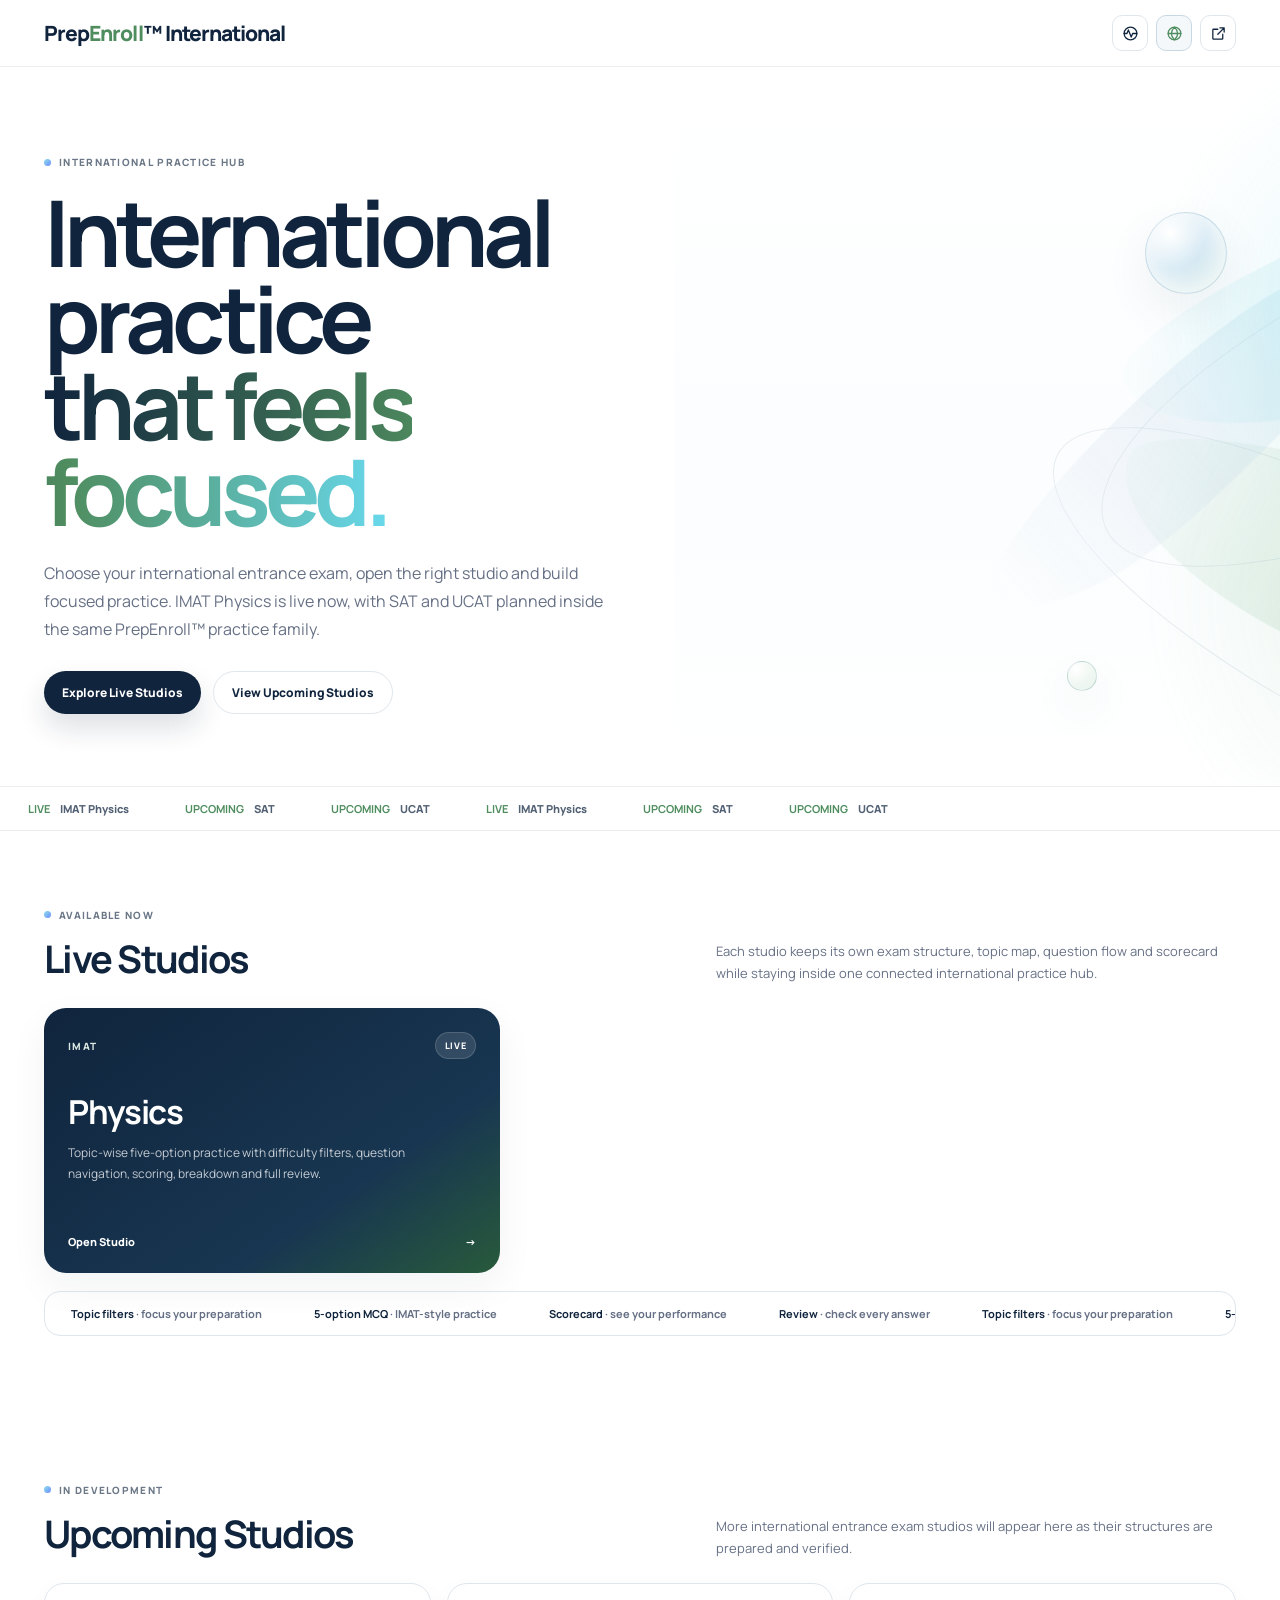
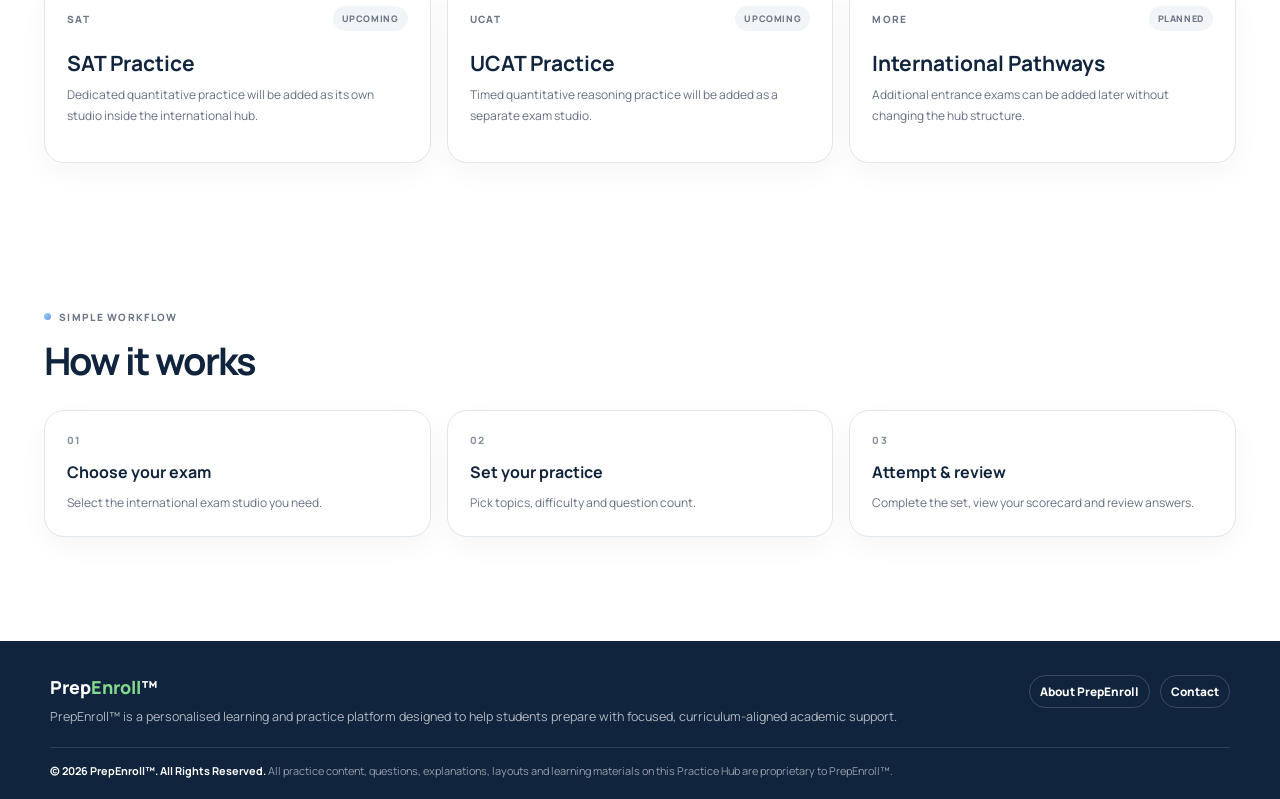
==== commit 1ee4722b: "Extend animated hero visual to screen edge" ====
--- a/index.html
+++ b/index.html
@@ -10,34 +10,23 @@
 <link href="https://fonts.googleapis.com/css2?family=Manrope:wght@400;500;600;700;800&display=swap" rel="stylesheet">
 <style>
 :root{--ink:#0d1726;--navy:#10243d;--muted:#667085;--line:#dfe6ec;--soft:#f7fafb;--cyan:#8edfeb;--blue:#adc8e8;--green:#7dbb93;--mint:#bde4d2}
-*{box-sizing:border-box} html{scroll-behavior:smooth}
-body{margin:0;font-family:Manrope,system-ui,sans-serif;color:var(--ink);background:#fff;overflow-x:hidden} a{text-decoration:none;color:inherit}
+*{box-sizing:border-box}html{scroll-behavior:smooth}body{margin:0;font-family:Manrope,system-ui,sans-serif;color:var(--ink);background:#fff;overflow-x:hidden}a{text-decoration:none;color:inherit}
 header{position:sticky;top:0;z-index:60;background:rgba(255,255,255,.9);backdrop-filter:blur(18px);border-bottom:1px solid rgba(16,36,61,.08)}
-.nav{max-width:1240px;margin:auto;padding:15px 24px;display:flex;align-items:center;justify-content:space-between;gap:20px}
-.brand{font-size:21px;font-weight:800;letter-spacing:-.045em;color:var(--navy)} .brand span{color:#4f8d5f}
+.nav{max-width:1240px;margin:auto;padding:15px 24px;display:flex;align-items:center;justify-content:space-between;gap:20px}.brand{font-size:21px;font-weight:800;letter-spacing:-.045em;color:var(--navy)}.brand span{color:#4f8d5f}
 .icon-nav{display:flex;align-items:center;gap:8px}.nav-icon{position:relative;width:36px;height:36px;border-radius:10px;display:grid;place-items:center;border:1px solid var(--line);background:#fff;color:var(--navy);transition:.18s ease}.nav-icon svg{width:17px;height:17px;fill:none;stroke:currentColor;stroke-width:1.8;stroke-linecap:round;stroke-linejoin:round}.nav-icon:hover{transform:translateY(-1px);border-color:#b8c6d2;box-shadow:0 8px 18px rgba(16,36,61,.08)}.nav-icon.active-hub{background:#f4f8fb;border-color:#c8d8e3;color:#4f8d5f}
-.hero{max-width:1240px;margin:auto;padding:0 24px;min-height:620px;display:grid;grid-template-columns:1.02fr .98fr;gap:0;align-items:stretch}
-.hero-content{position:relative;z-index:3;padding:88px 52px 72px 0;display:flex;flex-direction:column;justify-content:center}
-.eyebrow{display:inline-flex;align-items:center;gap:8px;font-size:10px;font-weight:800;letter-spacing:.13em;text-transform:uppercase;color:#6b7786}.eyebrow:before{content:"";width:7px;height:7px;border-radius:50%;background:linear-gradient(135deg,var(--cyan),#6d8cff)}
-h1{font-size:clamp(58px,7.4vw,92px);line-height:.94;letter-spacing:-.065em;color:var(--navy);margin:20px 0 24px;max-width:820px}h1 .grad{background:linear-gradient(90deg,#10243d 0%,#4f8d5f 55%,#68d8eb 100%);-webkit-background-clip:text;background-clip:text;color:transparent}
-.hero p{font-size:16px;line-height:1.76;color:var(--muted);max-width:680px;margin:0}.hero-actions{display:flex;gap:12px;flex-wrap:wrap;margin-top:28px}.btn{display:inline-flex;align-items:center;justify-content:center;padding:12px 18px;border-radius:999px;font-size:12px;font-weight:800;transition:.2s ease}.btn.primary{background:var(--navy);color:#fff;box-shadow:0 14px 28px rgba(16,36,61,.14)}.btn.secondary{background:#fff;border:1px solid var(--line);color:var(--navy)}.btn:hover{transform:translateY(-2px)}
-.motion-visual{position:relative;min-height:620px;overflow:hidden;background:linear-gradient(180deg,#fff 0%,#fbfdfe 60%,#fff 100%);isolation:isolate}
-.motion-visual:before{content:"";position:absolute;inset:0;background:radial-gradient(circle at 68% 35%,rgba(142,223,235,.16),transparent 27%),radial-gradient(circle at 72% 72%,rgba(125,187,147,.13),transparent 30%);filter:blur(8px)}
-.ribbon{position:absolute;border-radius:52% 48% 62% 38%/40% 58% 42% 60%;filter:blur(.1px);opacity:.88;will-change:transform}
-.ribbon.r1{width:520px;height:150px;right:-120px;top:120px;background:linear-gradient(110deg,rgba(255,255,255,.3),rgba(142,223,235,.38),rgba(173,200,232,.5));transform:rotate(-22deg);animation:drift1 11s ease-in-out infinite alternate}
-.ribbon.r2{width:580px;height:170px;right:-155px;bottom:100px;background:linear-gradient(100deg,rgba(189,228,210,.16),rgba(125,187,147,.26),rgba(116,169,210,.42));transform:rotate(22deg);animation:drift2 13s ease-in-out infinite alternate}
-.ribbon.r3{width:420px;height:115px;left:105px;top:280px;background:linear-gradient(90deg,rgba(255,255,255,.35),rgba(198,218,235,.25),rgba(142,223,235,.22));transform:rotate(-45deg);animation:drift3 15s ease-in-out infinite alternate}
-.orb{position:absolute;border-radius:50%;border:1px solid rgba(99,140,173,.16);background:radial-gradient(circle at 30% 25%,rgba(255,255,255,.95),rgba(173,210,231,.45) 45%,rgba(125,187,147,.18));box-shadow:inset 0 0 28px rgba(255,255,255,.9),0 18px 45px rgba(52,91,120,.08);backdrop-filter:blur(5px);will-change:transform}
-.orb.o1{width:126px;height:126px;right:130px;top:260px;animation:float1 8s ease-in-out infinite}.orb.o2{width:72px;height:72px;right:320px;top:155px;animation:float2 10s ease-in-out infinite}.orb.o3{width:48px;height:48px;right:75px;bottom:155px;animation:float3 9s ease-in-out infinite}.orb.o4{width:26px;height:26px;left:190px;bottom:110px;background:radial-gradient(circle at 30% 25%,#fff,rgba(125,187,147,.48));animation:float2 7s ease-in-out infinite reverse}
-.orbit{position:absolute;border:1px solid rgba(91,129,160,.24);border-radius:50%;transform:rotate(-25deg);opacity:.55}.orbit.a{width:520px;height:210px;right:-20px;top:195px;animation:orbitPulse 12s ease-in-out infinite}.orbit.b{width:490px;height:180px;right:65px;bottom:95px;transform:rotate(28deg);animation:orbitPulse 15s ease-in-out infinite reverse}
-@keyframes drift1{from{transform:translate3d(0,0,0) rotate(-22deg)}to{transform:translate3d(-22px,18px,0) rotate(-17deg)}}@keyframes drift2{from{transform:translate3d(0,0,0) rotate(22deg)}to{transform:translate3d(-28px,-16px,0) rotate(17deg)}}@keyframes drift3{from{transform:translate3d(0,0,0) rotate(-45deg)}to{transform:translate3d(18px,-12px,0) rotate(-39deg)}}@keyframes float1{0%,100%{transform:translate3d(0,0,0)}50%{transform:translate3d(-12px,-20px,0)}}@keyframes float2{0%,100%{transform:translate3d(0,0,0)}50%{transform:translate3d(16px,13px,0)}}@keyframes float3{0%,100%{transform:translate3d(0,0,0)}50%{transform:translate3d(-8px,18px,0)}}@keyframes orbitPulse{0%,100%{opacity:.38;scale:.98}50%{opacity:.62;scale:1.02}}
+.hero{width:100%;max-width:none;margin:0;padding-left:max(24px,calc((100vw - 1240px)/2 + 24px));min-height:620px;display:grid;grid-template-columns:minmax(0,1.02fr) minmax(520px,.98fr);gap:0;align-items:stretch;overflow:hidden}.hero-content{position:relative;z-index:3;padding:88px 52px 72px 0;display:flex;flex-direction:column;justify-content:center;max-width:690px}.eyebrow{display:inline-flex;align-items:center;gap:8px;font-size:10px;font-weight:800;letter-spacing:.13em;text-transform:uppercase;color:#6b7786}.eyebrow:before{content:"";width:7px;height:7px;border-radius:50%;background:linear-gradient(135deg,var(--cyan),#6d8cff)}
+h1{font-size:clamp(58px,7.4vw,92px);line-height:.94;letter-spacing:-.065em;color:var(--navy);margin:20px 0 24px;max-width:820px}h1 .grad{background:linear-gradient(90deg,#10243d 0%,#4f8d5f 55%,#68d8eb 100%);-webkit-background-clip:text;background-clip:text;color:transparent}.hero p{font-size:16px;line-height:1.76;color:var(--muted);max-width:680px;margin:0}.hero-actions{display:flex;gap:12px;flex-wrap:wrap;margin-top:28px}.btn{display:inline-flex;align-items:center;justify-content:center;padding:12px 18px;border-radius:999px;font-size:12px;font-weight:800;transition:.2s ease}.btn.primary{background:var(--navy);color:#fff;box-shadow:0 14px 28px rgba(16,36,61,.14)}.btn.secondary{background:#fff;border:1px solid var(--line);color:var(--navy)}.btn:hover{transform:translateY(-2px)}
+.motion-visual{position:relative;min-height:620px;overflow:hidden;background:linear-gradient(180deg,#fff 0%,#fbfdfe 58%,#fff 100%);isolation:isolate;margin-right:calc((100vw - 100%)/-2);padding-right:calc((100vw - 100%)/2)}
+.motion-visual:before{content:"";position:absolute;inset:0;background:radial-gradient(circle at 78% 31%,rgba(142,223,235,.18),transparent 28%),radial-gradient(circle at 82% 74%,rgba(125,187,147,.16),transparent 32%);filter:blur(8px)}
+.ribbon{position:absolute;border-radius:52% 48% 62% 38%/40% 58% 42% 60%;filter:blur(.1px);opacity:.9;will-change:transform}.ribbon.r1{width:760px;height:180px;right:-250px;top:110px;background:linear-gradient(110deg,rgba(255,255,255,.12),rgba(142,223,235,.43),rgba(173,200,232,.62));transform:rotate(-20deg);animation:drift1 11s ease-in-out infinite alternate}.ribbon.r2{width:820px;height:200px;right:-300px;bottom:70px;background:linear-gradient(100deg,rgba(189,228,210,.08),rgba(125,187,147,.32),rgba(116,169,210,.5));transform:rotate(20deg);animation:drift2 13s ease-in-out infinite alternate}.ribbon.r3{width:520px;height:125px;right:160px;top:300px;background:linear-gradient(90deg,rgba(255,255,255,.18),rgba(198,218,235,.30),rgba(142,223,235,.28));transform:rotate(-42deg);animation:drift3 15s ease-in-out infinite alternate}
+.orb{position:absolute;border-radius:50%;border:1px solid rgba(99,140,173,.16);background:radial-gradient(circle at 30% 25%,rgba(255,255,255,.95),rgba(173,210,231,.48) 45%,rgba(125,187,147,.20));box-shadow:inset 0 0 28px rgba(255,255,255,.9),0 18px 45px rgba(52,91,120,.08);backdrop-filter:blur(5px);will-change:transform}.orb.o1{width:138px;height:138px;right:120px;top:250px;animation:float1 8s ease-in-out infinite}.orb.o2{width:82px;height:82px;right:390px;top:145px;animation:float2 10s ease-in-out infinite}.orb.o3{width:58px;height:58px;right:36px;bottom:135px;animation:float3 9s ease-in-out infinite}.orb.o4{width:30px;height:30px;right:520px;bottom:95px;background:radial-gradient(circle at 30% 25%,#fff,rgba(125,187,147,.5));animation:float2 7s ease-in-out infinite reverse}.orb.o5{width:46px;height:46px;right:-8px;top:115px;animation:float1 9s ease-in-out infinite reverse}
+.orbit{position:absolute;border:1px solid rgba(91,129,160,.24);border-radius:50%;transform:rotate(-25deg);opacity:.55}.orbit.a{width:720px;height:250px;right:-175px;top:185px;animation:orbitPulse 12s ease-in-out infinite}.orbit.b{width:690px;height:220px;right:-90px;bottom:60px;transform:rotate(28deg);animation:orbitPulse 15s ease-in-out infinite reverse}
+@keyframes drift1{from{transform:translate3d(0,0,0) rotate(-20deg)}to{transform:translate3d(-28px,18px,0) rotate(-16deg)}}@keyframes drift2{from{transform:translate3d(0,0,0) rotate(20deg)}to{transform:translate3d(-34px,-18px,0) rotate(16deg)}}@keyframes drift3{from{transform:translate3d(0,0,0) rotate(-42deg)}to{transform:translate3d(20px,-12px,0) rotate(-37deg)}}@keyframes float1{0%,100%{transform:translate3d(0,0,0)}50%{transform:translate3d(-12px,-20px,0)}}@keyframes float2{0%,100%{transform:translate3d(0,0,0)}50%{transform:translate3d(16px,13px,0)}}@keyframes float3{0%,100%{transform:translate3d(0,0,0)}50%{transform:translate3d(-8px,18px,0)}}@keyframes orbitPulse{0%,100%{opacity:.38;transform:scale(.98) rotate(-25deg)}50%{opacity:.62;transform:scale(1.02) rotate(-25deg)}}
 .ticker-wrap{overflow:hidden;border-top:1px solid rgba(16,36,61,.08);border-bottom:1px solid rgba(16,36,61,.08);background:rgba(255,255,255,.8);backdrop-filter:blur(8px)}.ticker{display:flex;width:max-content;animation:ticker 27s linear infinite}.ticker-item{padding:14px 28px;font-size:11px;font-weight:800;color:#536174;white-space:nowrap}.ticker-item b{margin-right:8px;color:#4f8d5f}@keyframes ticker{from{transform:translateX(0)}to{transform:translateX(-50%)}}
-.section{max-width:1240px;margin:auto;padding:70px 24px}.section-head{display:flex;align-items:flex-end;justify-content:space-between;gap:30px;margin-bottom:24px}.section-head h2{margin:9px 0 0;font-size:38px;letter-spacing:-.045em;color:var(--navy)}.section-head p{max-width:520px;margin:0;color:var(--muted);font-size:13px;line-height:1.7}
-.grid{display:grid;grid-template-columns:1.18fr .91fr .91fr;gap:16px}.card{min-height:265px;padding:24px;display:flex;flex-direction:column;justify-content:space-between;border:1px solid var(--line);border-radius:22px;background:rgba(255,255,255,.9);box-shadow:0 14px 38px rgba(16,36,61,.055);position:relative;overflow:hidden;transition:.22s ease}.card.c1{background:linear-gradient(145deg,#10243d,#183651 68%,#285a3b);color:#fff;border:0}.card:hover{transform:translateY(-4px);box-shadow:0 20px 50px rgba(16,36,61,.09)}.topline{display:flex;align-items:center;justify-content:space-between;gap:10px}.tag{font-size:10px;font-weight:800;letter-spacing:.13em;text-transform:uppercase;color:#6b7786}.card.c1 .tag{color:#dce9e1}.pill{padding:6px 9px;border-radius:999px;font-size:9px;font-weight:800;letter-spacing:.07em;text-transform:uppercase}.live{background:rgba(255,255,255,.12);color:#fff;border:1px solid rgba(255,255,255,.15)}.soon{background:#f1f5f8;color:#6c7684}.card h3{font-size:29px;letter-spacing:-.04em;color:var(--navy);margin:30px 0 9px}.card.c1 h3{color:#fff;font-size:33px}.card p{margin:0;color:var(--muted);font-size:12px;line-height:1.68;max-width:92%}.card.c1 p{color:rgba(255,255,255,.75)}.card-link{margin-top:28px;display:flex;align-items:center;justify-content:space-between;font-size:11px;font-weight:800;color:var(--navy)}.card.c1 .card-link{color:#fff}
-.rail-wrap{margin-top:18px;border:1px solid var(--line);border-radius:16px;overflow:hidden;background:rgba(255,255,255,.78)}.rail{display:flex;width:max-content;animation:rail 32s linear infinite}.rail span{padding:14px 26px;font-size:11px;font-weight:700;color:var(--muted);white-space:nowrap}.rail b{color:var(--navy)}@keyframes rail{from{transform:translateX(-50%)}to{transform:translateX(0)}}
+.section{max-width:1240px;margin:auto;padding:70px 24px}.section-head{display:flex;align-items:flex-end;justify-content:space-between;gap:30px;margin-bottom:24px}.section-head h2{margin:9px 0 0;font-size:38px;letter-spacing:-.045em;color:var(--navy)}.section-head p{max-width:520px;margin:0;color:var(--muted);font-size:13px;line-height:1.7}.grid{display:grid;grid-template-columns:1.18fr .91fr .91fr;gap:16px}.card{min-height:265px;padding:24px;display:flex;flex-direction:column;justify-content:space-between;border:1px solid var(--line);border-radius:22px;background:rgba(255,255,255,.9);box-shadow:0 14px 38px rgba(16,36,61,.055);position:relative;overflow:hidden;transition:.22s ease}.card.c1{background:linear-gradient(145deg,#10243d,#183651 68%,#285a3b);color:#fff;border:0}.card:hover{transform:translateY(-4px);box-shadow:0 20px 50px rgba(16,36,61,.09)}.topline{display:flex;align-items:center;justify-content:space-between;gap:10px}.tag{font-size:10px;font-weight:800;letter-spacing:.13em;text-transform:uppercase;color:#6b7786}.card.c1 .tag{color:#dce9e1}.pill{padding:6px 9px;border-radius:999px;font-size:9px;font-weight:800;letter-spacing:.07em;text-transform:uppercase}.live{background:rgba(255,255,255,.12);color:#fff;border:1px solid rgba(255,255,255,.15)}.soon{background:#f1f5f8;color:#6c7684}.card h3{font-size:29px;letter-spacing:-.04em;color:var(--navy);margin:30px 0 9px}.card.c1 h3{color:#fff;font-size:33px}.card p{margin:0;color:var(--muted);font-size:12px;line-height:1.68;max-width:92%}.card.c1 p{color:rgba(255,255,255,.75)}.card-link{margin-top:28px;display:flex;align-items:center;justify-content:space-between;font-size:11px;font-weight:800;color:var(--navy)}.card.c1 .card-link{color:#fff}.rail-wrap{margin-top:18px;border:1px solid var(--line);border-radius:16px;overflow:hidden;background:rgba(255,255,255,.78)}.rail{display:flex;width:max-content;animation:rail 32s linear infinite}.rail span{padding:14px 26px;font-size:11px;font-weight:700;color:var(--muted);white-space:nowrap}.rail b{color:var(--navy)}@keyframes rail{from{transform:translateX(-50%)}to{transform:translateX(0)}}
 .coming-grid,.how{display:grid;grid-template-columns:repeat(3,1fr);gap:16px}.coming,.step{border-radius:20px;padding:22px;background:#fff;border:1px solid var(--line);box-shadow:0 10px 28px rgba(16,36,61,.04)}.coming{min-height:180px}.coming h3{color:var(--navy);font-size:21px;margin:18px 0 8px}.coming p,.step span{margin:0;color:var(--muted);font-size:12px;line-height:1.68}.step .n{font-size:10px;font-weight:800;color:#8591a0;margin-bottom:14px;letter-spacing:.12em}.step strong{display:block;color:var(--navy);font-size:16px;margin-bottom:7px}
 .pe-global-footer{margin-top:34px;background:#10243d;color:#fff;padding:34px 24px 20px}.pe-footer-inner{max-width:1180px;margin:0 auto;display:flex;justify-content:space-between;gap:30px;align-items:flex-start}.pe-footer-brand{font-size:1.12rem;font-weight:900;margin-bottom:8px}.pe-footer-brand span{color:#83d98b}.pe-footer-about p{font-size:.78rem;line-height:1.65;color:rgba(255,255,255,.68);margin:0}.pe-footer-links{display:flex;gap:10px;flex-wrap:wrap;justify-content:flex-end}.pe-footer-links a{color:#fff;font-size:.74rem;font-weight:800;border:1px solid rgba(255,255,255,.18);border-radius:999px;padding:7px 10px}.pe-footer-legal{max-width:1180px;margin:20px auto 0;padding-top:15px;border-top:1px solid rgba(255,255,255,.12);font-size:.68rem;line-height:1.5;color:rgba(255,255,255,.56)}.pe-footer-legal strong{color:#fff}
-@media(max-width:900px){.hero{grid-template-columns:1fr;padding:0}.hero-content{padding:64px 22px 48px}.motion-visual{min-height:400px}.grid{grid-template-columns:1fr 1fr}.card.c1{grid-column:1/3}}
+@media(max-width:900px){.hero{grid-template-columns:1fr;padding-left:0}.hero-content{padding:64px 22px 48px}.motion-visual{min-height:400px;margin-right:0;padding-right:0}.grid{grid-template-columns:1fr 1fr}.card.c1{grid-column:1/3}}
 @media(max-width:640px){.hero{padding-top:38px}.motion-visual{min-height:330px}.grid,.coming-grid,.how{grid-template-columns:1fr}.card.c1{grid-column:auto}.section-head{align-items:flex-start;flex-direction:column}h1{font-size:52px}.pe-footer-inner{flex-direction:column}.pe-footer-links{justify-content:flex-start}.icon-nav{gap:6px}.nav-icon{width:34px;height:34px;border-radius:9px}}
 @media(prefers-reduced-motion:reduce){.ribbon,.orb,.orbit,.ticker,.rail{animation:none!important}}
 </style>
@@ -45,7 +34,7 @@
 <body>
 <header><div class="nav"><a class="brand" href="/prepenroll-international-physics/">Prep<span>Enroll</span>™ International</a><div class="icon-nav"><a class="nav-icon" href="https://sscpu-21.github.io/prepenroll-practice/" aria-label="Physics Practice Hub" title="Physics Practice Hub"><svg viewBox="0 0 24 24"><path d="M3 12h4l2-5 4 10 2-5h6"/><circle cx="12" cy="12" r="9"/></svg></a><a class="nav-icon active-hub" href="/prepenroll-international-physics/" aria-label="International Physics Practice Hub" title="International Physics Practice Hub"><svg viewBox="0 0 24 24"><circle cx="12" cy="12" r="9"/><path d="M3 12h18M12 3c3 3 4.5 6 4.5 9S15 18 12 21c-3-3-4.5-6-4.5-9S9 6 12 3z"/></svg></a><a class="nav-icon" href="https://www.prepenroll.com" target="_blank" rel="noopener" aria-label="PrepEnroll website" title="PrepEnroll.com"><svg viewBox="0 0 24 24"><path d="M14 4h6v6M20 4l-9 9"/><path d="M18 13v6a1 1 0 0 1-1 1H5a1 1 0 0 1-1-1V7a1 1 0 0 1 1-1h6"/></svg></a></div></div></header>
 <main>
-<section class="hero"><div class="hero-content"><div class="eyebrow">International Practice Hub</div><h1>International practice<br><span class="grad">that feels focused.</span></h1><p>Choose your international entrance exam, open the right studio and build focused practice. IMAT Physics is live now, with SAT and UCAT planned inside the same PrepEnroll™ practice family.</p><div class="hero-actions"><a class="btn primary" href="#live">Explore Live Studios</a><a class="btn secondary" href="#coming">View Upcoming Studios</a></div></div><div class="motion-visual" aria-hidden="true"><div class="orbit a"></div><div class="orbit b"></div><div class="ribbon r1"></div><div class="ribbon r2"></div><div class="ribbon r3"></div><div class="orb o1"></div><div class="orb o2"></div><div class="orb o3"></div><div class="orb o4"></div></div></section>
+<section class="hero"><div class="hero-content"><div class="eyebrow">International Practice Hub</div><h1>International practice<br><span class="grad">that feels focused.</span></h1><p>Choose your international entrance exam, open the right studio and build focused practice. IMAT Physics is live now, with SAT and UCAT planned inside the same PrepEnroll™ practice family.</p><div class="hero-actions"><a class="btn primary" href="#live">Explore Live Studios</a><a class="btn secondary" href="#coming">View Upcoming Studios</a></div></div><div class="motion-visual" aria-hidden="true"><div class="orbit a"></div><div class="orbit b"></div><div class="ribbon r1"></div><div class="ribbon r2"></div><div class="ribbon r3"></div><div class="orb o1"></div><div class="orb o2"></div><div class="orb o3"></div><div class="orb o4"></div><div class="orb o5"></div></div></section>
 <div class="ticker-wrap"><div class="ticker"><div class="ticker-item"><b>LIVE</b> IMAT Physics</div><div class="ticker-item"><b>UPCOMING</b> SAT</div><div class="ticker-item"><b>UPCOMING</b> UCAT</div><div class="ticker-item"><b>LIVE</b> IMAT Physics</div><div class="ticker-item"><b>UPCOMING</b> SAT</div><div class="ticker-item"><b>UPCOMING</b> UCAT</div></div></div>
 <section class="section" id="live"><div class="section-head"><div><div class="eyebrow">Available now</div><h2>Live Studios</h2></div><p>Each studio keeps its own exam structure, topic map, question flow and scorecard while staying inside one connected international practice hub.</p></div><div class="grid"><a class="card c1" href="/prepenroll-international-physics/imat/"><div><div class="topline"><span class="tag">IMAT</span><span class="pill live">Live</span></div><h3>Physics</h3><p>Topic-wise five-option practice with difficulty filters, question navigation, scoring, breakdown and full review.</p></div><div class="card-link"><span>Open Studio</span><span>→</span></div></a></div><div class="rail-wrap"><div class="rail"><span><b>Topic filters</b> · focus your preparation</span><span><b>5-option MCQ</b> · IMAT-style practice</span><span><b>Scorecard</b> · see your performance</span><span><b>Review</b> · check every answer</span><span><b>Topic filters</b> · focus your preparation</span><span><b>5-option MCQ</b> · IMAT-style practice</span><span><b>Scorecard</b> · see your performance</span><span><b>Review</b> · check every answer</span></div></div></section>
 <section class="section" id="coming"><div class="section-head"><div><div class="eyebrow">In development</div><h2>Upcoming Studios</h2></div><p>More international entrance exam studios will appear here as their structures are prepared and verified.</p></div><div class="coming-grid"><div class="coming"><div class="topline"><span class="tag">SAT</span><span class="pill soon">Upcoming</span></div><h3>SAT Practice</h3><p>Dedicated quantitative practice will be added as its own studio inside the international hub.</p></div><div class="coming"><div class="topline"><span class="tag">UCAT</span><span class="pill soon">Upcoming</span></div><h3>UCAT Practice</h3><p>Timed quantitative reasoning practice will be added as a separate exam studio.</p></div><div class="coming"><div class="topline"><span class="tag">More</span><span class="pill soon">Planned</span></div><h3>International Pathways</h3><p>Additional entrance exams can be added later without changing the hub structure.</p></div></div></section>
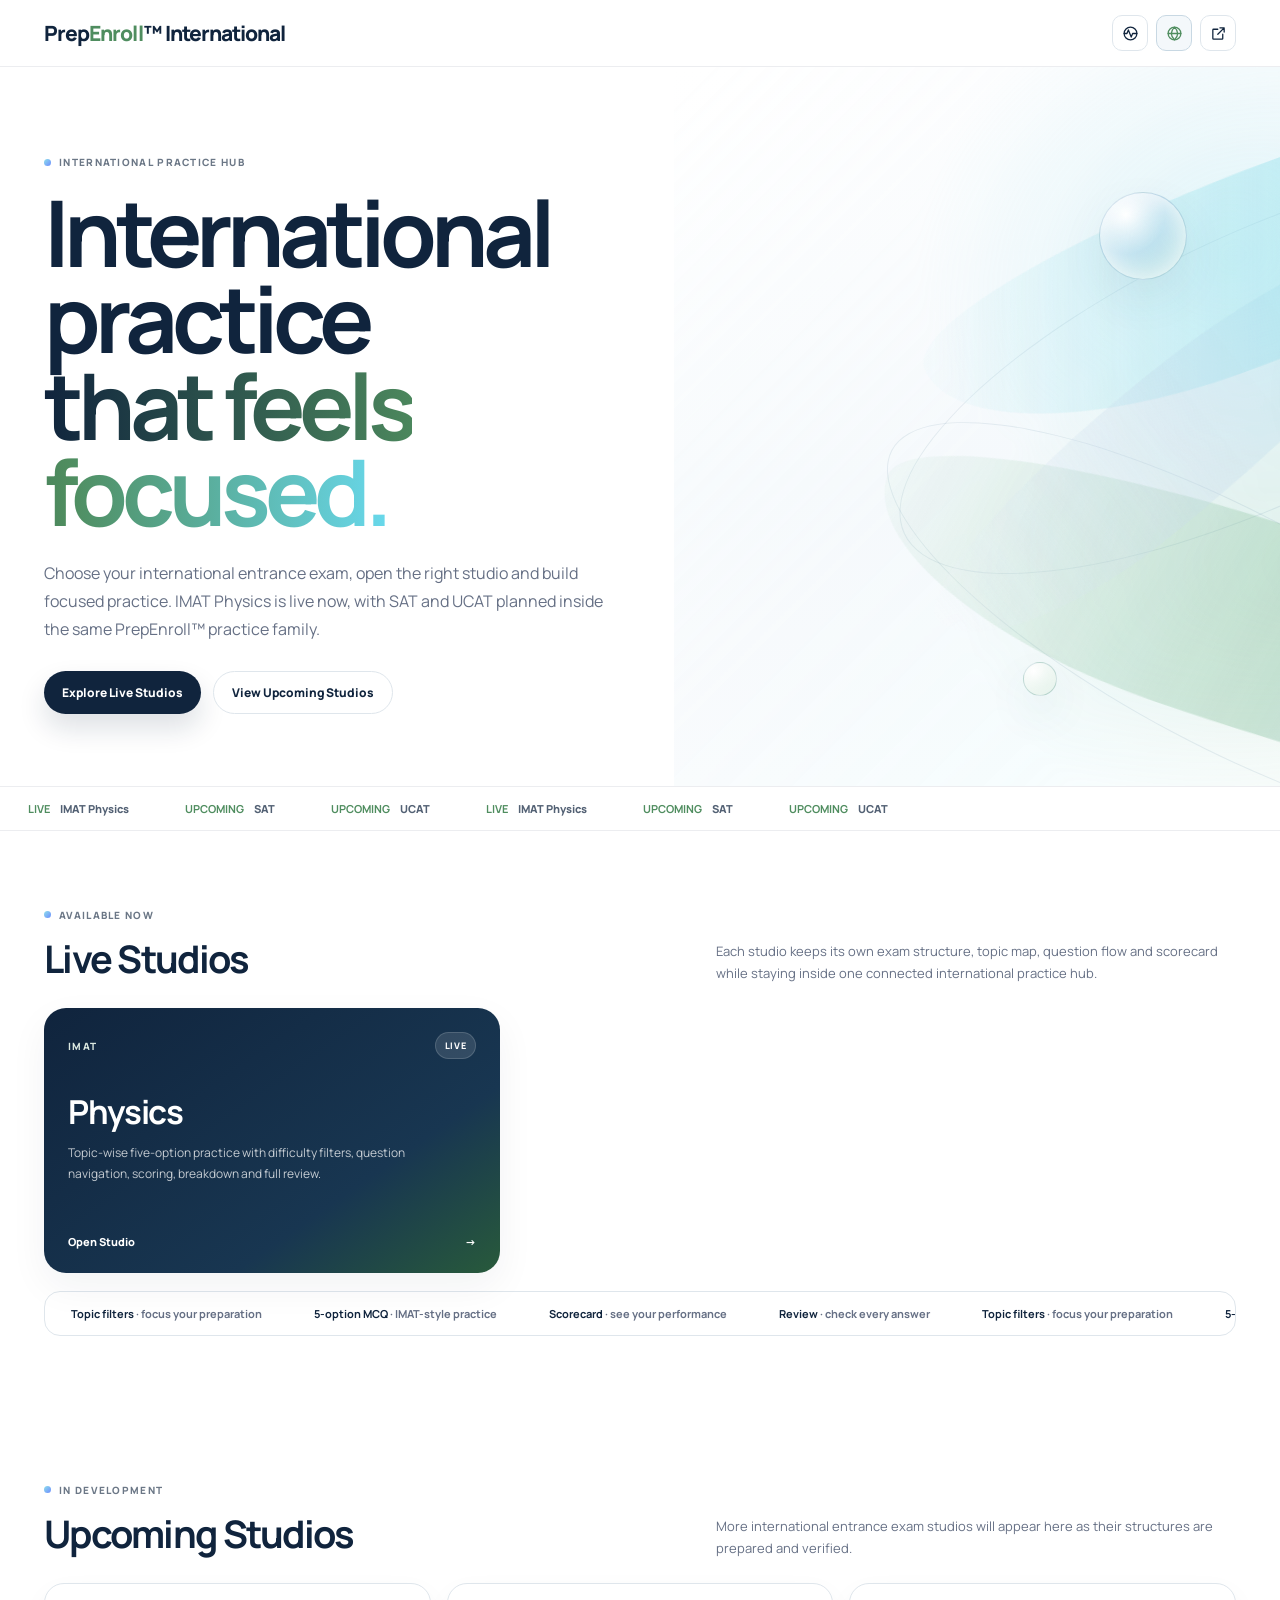
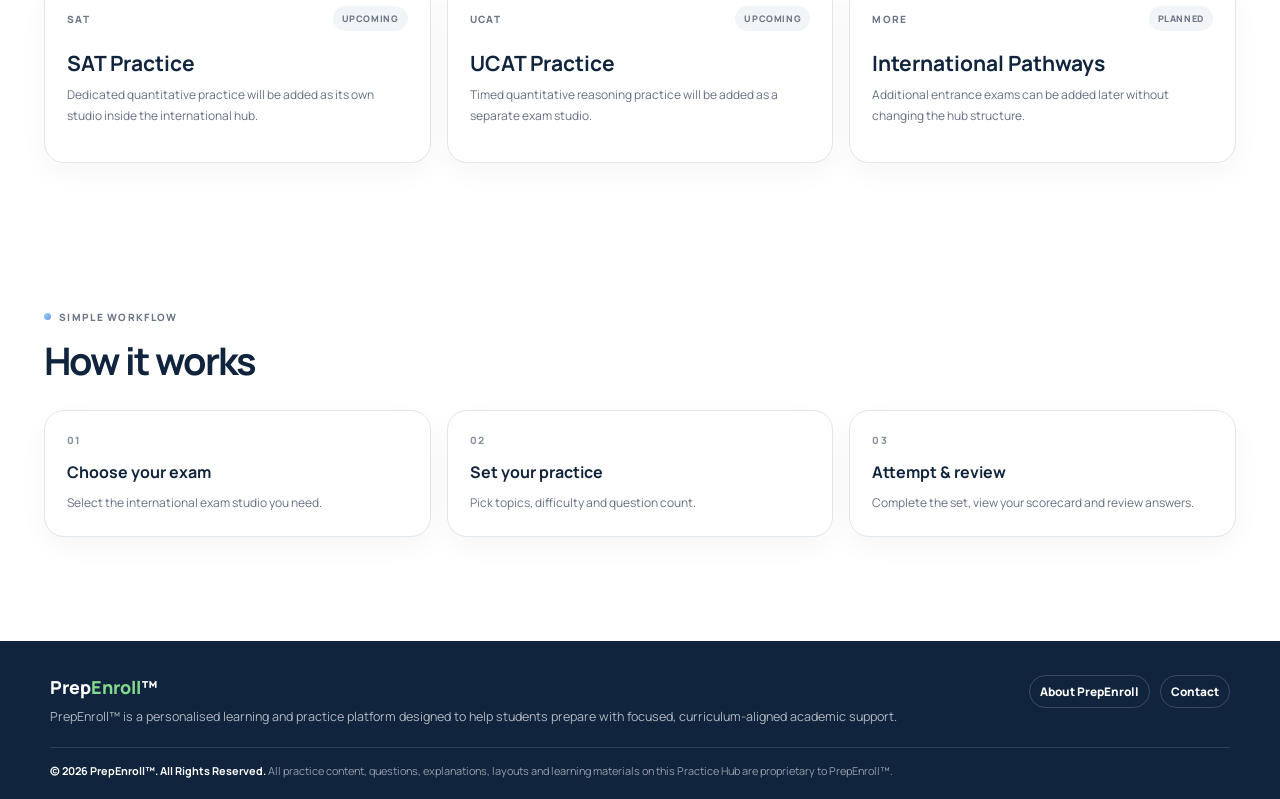
==== commit a1c049d5: "Fill right hero space with visible animated ribbons and orbs" ====
--- a/index.html
+++ b/index.html
@@ -17,10 +17,21 @@
 .hero{width:100%;max-width:none;margin:0;padding-left:max(24px,calc((100vw - 1240px)/2 + 24px));min-height:620px;display:grid;grid-template-columns:minmax(0,1.02fr) minmax(520px,.98fr);gap:0;align-items:stretch;overflow:hidden}.hero-content{position:relative;z-index:3;padding:88px 52px 72px 0;display:flex;flex-direction:column;justify-content:center;max-width:690px}.eyebrow{display:inline-flex;align-items:center;gap:8px;font-size:10px;font-weight:800;letter-spacing:.13em;text-transform:uppercase;color:#6b7786}.eyebrow:before{content:"";width:7px;height:7px;border-radius:50%;background:linear-gradient(135deg,var(--cyan),#6d8cff)}
 h1{font-size:clamp(58px,7.4vw,92px);line-height:.94;letter-spacing:-.065em;color:var(--navy);margin:20px 0 24px;max-width:820px}h1 .grad{background:linear-gradient(90deg,#10243d 0%,#4f8d5f 55%,#68d8eb 100%);-webkit-background-clip:text;background-clip:text;color:transparent}.hero p{font-size:16px;line-height:1.76;color:var(--muted);max-width:680px;margin:0}.hero-actions{display:flex;gap:12px;flex-wrap:wrap;margin-top:28px}.btn{display:inline-flex;align-items:center;justify-content:center;padding:12px 18px;border-radius:999px;font-size:12px;font-weight:800;transition:.2s ease}.btn.primary{background:var(--navy);color:#fff;box-shadow:0 14px 28px rgba(16,36,61,.14)}.btn.secondary{background:#fff;border:1px solid var(--line);color:var(--navy)}.btn:hover{transform:translateY(-2px)}
 .motion-visual{position:relative;min-height:620px;overflow:hidden;background:linear-gradient(180deg,#fff 0%,#fbfdfe 58%,#fff 100%);isolation:isolate;margin-right:calc((100vw - 100%)/-2);padding-right:calc((100vw - 100%)/2)}
-.motion-visual:before{content:"";position:absolute;inset:0;background:radial-gradient(circle at 78% 31%,rgba(142,223,235,.18),transparent 28%),radial-gradient(circle at 82% 74%,rgba(125,187,147,.16),transparent 32%);filter:blur(8px)}
-.ribbon{position:absolute;border-radius:52% 48% 62% 38%/40% 58% 42% 60%;filter:blur(.1px);opacity:.9;will-change:transform}.ribbon.r1{width:760px;height:180px;right:-250px;top:110px;background:linear-gradient(110deg,rgba(255,255,255,.12),rgba(142,223,235,.43),rgba(173,200,232,.62));transform:rotate(-20deg);animation:drift1 11s ease-in-out infinite alternate}.ribbon.r2{width:820px;height:200px;right:-300px;bottom:70px;background:linear-gradient(100deg,rgba(189,228,210,.08),rgba(125,187,147,.32),rgba(116,169,210,.5));transform:rotate(20deg);animation:drift2 13s ease-in-out infinite alternate}.ribbon.r3{width:520px;height:125px;right:160px;top:300px;background:linear-gradient(90deg,rgba(255,255,255,.18),rgba(198,218,235,.30),rgba(142,223,235,.28));transform:rotate(-42deg);animation:drift3 15s ease-in-out infinite alternate}
-.orb{position:absolute;border-radius:50%;border:1px solid rgba(99,140,173,.16);background:radial-gradient(circle at 30% 25%,rgba(255,255,255,.95),rgba(173,210,231,.48) 45%,rgba(125,187,147,.20));box-shadow:inset 0 0 28px rgba(255,255,255,.9),0 18px 45px rgba(52,91,120,.08);backdrop-filter:blur(5px);will-change:transform}.orb.o1{width:138px;height:138px;right:120px;top:250px;animation:float1 8s ease-in-out infinite}.orb.o2{width:82px;height:82px;right:390px;top:145px;animation:float2 10s ease-in-out infinite}.orb.o3{width:58px;height:58px;right:36px;bottom:135px;animation:float3 9s ease-in-out infinite}.orb.o4{width:30px;height:30px;right:520px;bottom:95px;background:radial-gradient(circle at 30% 25%,#fff,rgba(125,187,147,.5));animation:float2 7s ease-in-out infinite reverse}.orb.o5{width:46px;height:46px;right:-8px;top:115px;animation:float1 9s ease-in-out infinite reverse}
-.orbit{position:absolute;border:1px solid rgba(91,129,160,.24);border-radius:50%;transform:rotate(-25deg);opacity:.55}.orbit.a{width:720px;height:250px;right:-175px;top:185px;animation:orbitPulse 12s ease-in-out infinite}.orbit.b{width:690px;height:220px;right:-90px;bottom:60px;transform:rotate(28deg);animation:orbitPulse 15s ease-in-out infinite reverse}
+.motion-visual:before{content:"";position:absolute;inset:-4% -10% -4% -10%;background:
+radial-gradient(ellipse at 58% 28%,rgba(142,223,235,.22),transparent 34%),
+radial-gradient(ellipse at 68% 70%,rgba(125,187,147,.19),transparent 36%),
+linear-gradient(135deg,transparent 8%,rgba(198,218,235,.10) 42%,rgba(142,223,235,.08) 62%,transparent 82%);
+filter:blur(7px)}
+.ribbon{position:absolute;border-radius:52% 48% 62% 38%/40% 58% 42% 60%;filter:blur(.1px);opacity:.9;will-change:transform}.ribbon.r1{width:780px;height:190px;right:-70px;top:90px;background:linear-gradient(110deg,rgba(255,255,255,.08),rgba(142,223,235,.48),rgba(173,200,232,.66));transform:rotate(-20deg);animation:drift1 11s ease-in-out infinite alternate}
+.ribbon.r2{width:860px;height:210px;right:-100px;bottom:45px;background:linear-gradient(100deg,rgba(189,228,210,.10),rgba(125,187,147,.38),rgba(116,169,210,.52));transform:rotate(19deg);animation:drift2 13s ease-in-out infinite alternate}
+.ribbon.r3{width:610px;height:140px;right:130px;top:300px;background:linear-gradient(90deg,rgba(255,255,255,.12),rgba(198,218,235,.36),rgba(142,223,235,.34));transform:rotate(-39deg);animation:drift3 15s ease-in-out infinite alternate}
+.orb{position:absolute;border-radius:50%;border:1px solid rgba(99,140,173,.16);background:radial-gradient(circle at 30% 25%,rgba(255,255,255,.95),rgba(173,210,231,.48) 45%,rgba(125,187,147,.20));box-shadow:inset 0 0 28px rgba(255,255,255,.9),0 18px 45px rgba(52,91,120,.08);backdrop-filter:blur(5px);will-change:transform}.orb.o1{width:148px;height:148px;right:165px;top:235px;animation:float1 8s ease-in-out infinite}
+.orb.o2{width:88px;height:88px;right:430px;top:125px;animation:float2 10s ease-in-out infinite}
+.orb.o3{width:64px;height:64px;right:48px;bottom:115px;animation:float3 9s ease-in-out infinite}
+.orb.o4{width:34px;height:34px;right:560px;bottom:90px;background:radial-gradient(circle at 30% 25%,#fff,rgba(125,187,147,.5));animation:float2 7s ease-in-out infinite reverse}
+.orb.o5{width:58px;height:58px;right:-12px;top:105px;animation:float1 9s ease-in-out infinite reverse}
+.orbit{position:absolute;border:1px solid rgba(91,129,160,.24);border-radius:50%;transform:rotate(-25deg);opacity:.55}.orbit.a{width:790px;height:270px;right:-40px;top:165px;animation:orbitPulse 12s ease-in-out infinite}
+.orbit.b{width:760px;height:235px;right:10px;bottom:40px;transform:rotate(28deg);animation:orbitPulse 15s ease-in-out infinite reverse}
 @keyframes drift1{from{transform:translate3d(0,0,0) rotate(-20deg)}to{transform:translate3d(-28px,18px,0) rotate(-16deg)}}@keyframes drift2{from{transform:translate3d(0,0,0) rotate(20deg)}to{transform:translate3d(-34px,-18px,0) rotate(16deg)}}@keyframes drift3{from{transform:translate3d(0,0,0) rotate(-42deg)}to{transform:translate3d(20px,-12px,0) rotate(-37deg)}}@keyframes float1{0%,100%{transform:translate3d(0,0,0)}50%{transform:translate3d(-12px,-20px,0)}}@keyframes float2{0%,100%{transform:translate3d(0,0,0)}50%{transform:translate3d(16px,13px,0)}}@keyframes float3{0%,100%{transform:translate3d(0,0,0)}50%{transform:translate3d(-8px,18px,0)}}@keyframes orbitPulse{0%,100%{opacity:.38;transform:scale(.98) rotate(-25deg)}50%{opacity:.62;transform:scale(1.02) rotate(-25deg)}}
 .ticker-wrap{overflow:hidden;border-top:1px solid rgba(16,36,61,.08);border-bottom:1px solid rgba(16,36,61,.08);background:rgba(255,255,255,.8);backdrop-filter:blur(8px)}.ticker{display:flex;width:max-content;animation:ticker 27s linear infinite}.ticker-item{padding:14px 28px;font-size:11px;font-weight:800;color:#536174;white-space:nowrap}.ticker-item b{margin-right:8px;color:#4f8d5f}@keyframes ticker{from{transform:translateX(0)}to{transform:translateX(-50%)}}
 .section{max-width:1240px;margin:auto;padding:70px 24px}.section-head{display:flex;align-items:flex-end;justify-content:space-between;gap:30px;margin-bottom:24px}.section-head h2{margin:9px 0 0;font-size:38px;letter-spacing:-.045em;color:var(--navy)}.section-head p{max-width:520px;margin:0;color:var(--muted);font-size:13px;line-height:1.7}.grid{display:grid;grid-template-columns:1.18fr .91fr .91fr;gap:16px}.card{min-height:265px;padding:24px;display:flex;flex-direction:column;justify-content:space-between;border:1px solid var(--line);border-radius:22px;background:rgba(255,255,255,.9);box-shadow:0 14px 38px rgba(16,36,61,.055);position:relative;overflow:hidden;transition:.22s ease}.card.c1{background:linear-gradient(145deg,#10243d,#183651 68%,#285a3b);color:#fff;border:0}.card:hover{transform:translateY(-4px);box-shadow:0 20px 50px rgba(16,36,61,.09)}.topline{display:flex;align-items:center;justify-content:space-between;gap:10px}.tag{font-size:10px;font-weight:800;letter-spacing:.13em;text-transform:uppercase;color:#6b7786}.card.c1 .tag{color:#dce9e1}.pill{padding:6px 9px;border-radius:999px;font-size:9px;font-weight:800;letter-spacing:.07em;text-transform:uppercase}.live{background:rgba(255,255,255,.12);color:#fff;border:1px solid rgba(255,255,255,.15)}.soon{background:#f1f5f8;color:#6c7684}.card h3{font-size:29px;letter-spacing:-.04em;color:var(--navy);margin:30px 0 9px}.card.c1 h3{color:#fff;font-size:33px}.card p{margin:0;color:var(--muted);font-size:12px;line-height:1.68;max-width:92%}.card.c1 p{color:rgba(255,255,255,.75)}.card-link{margin-top:28px;display:flex;align-items:center;justify-content:space-between;font-size:11px;font-weight:800;color:var(--navy)}.card.c1 .card-link{color:#fff}.rail-wrap{margin-top:18px;border:1px solid var(--line);border-radius:16px;overflow:hidden;background:rgba(255,255,255,.78)}.rail{display:flex;width:max-content;animation:rail 32s linear infinite}.rail span{padding:14px 26px;font-size:11px;font-weight:700;color:var(--muted);white-space:nowrap}.rail b{color:var(--navy)}@keyframes rail{from{transform:translateX(-50%)}to{transform:translateX(0)}}
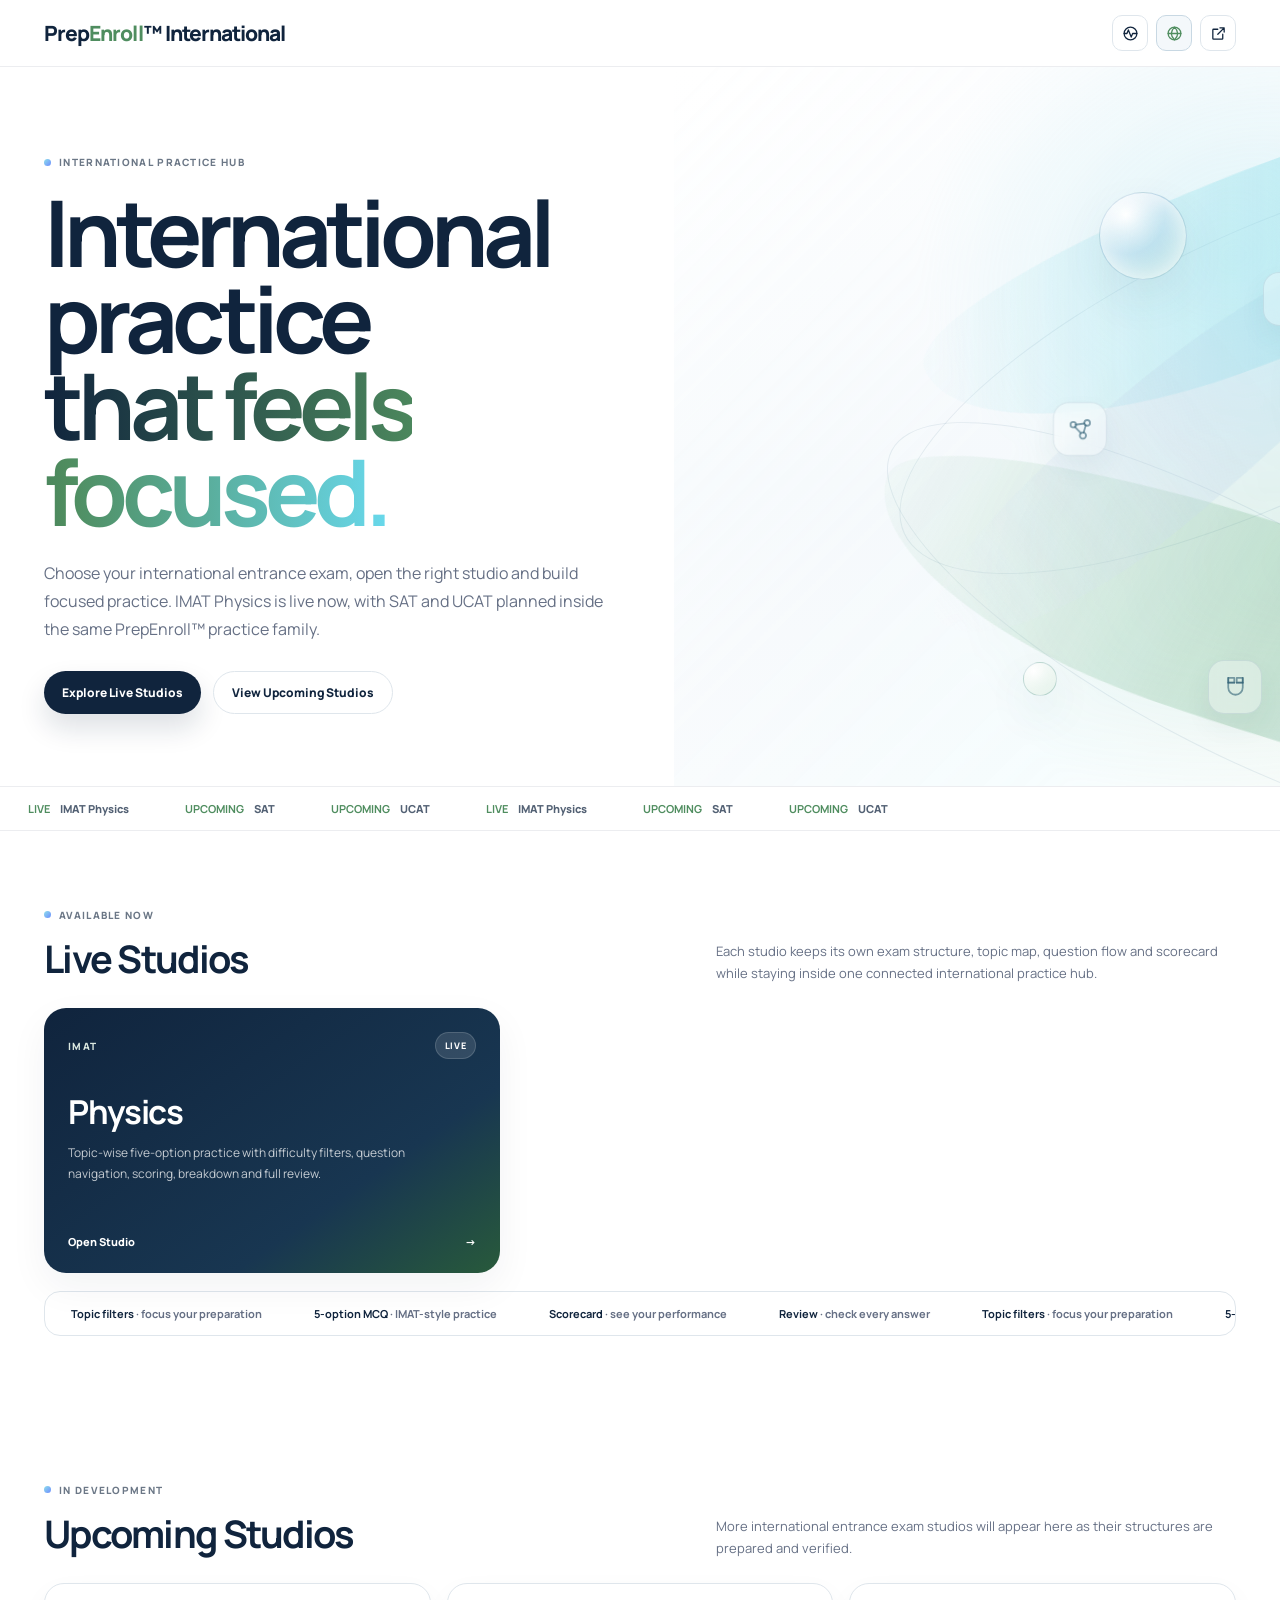
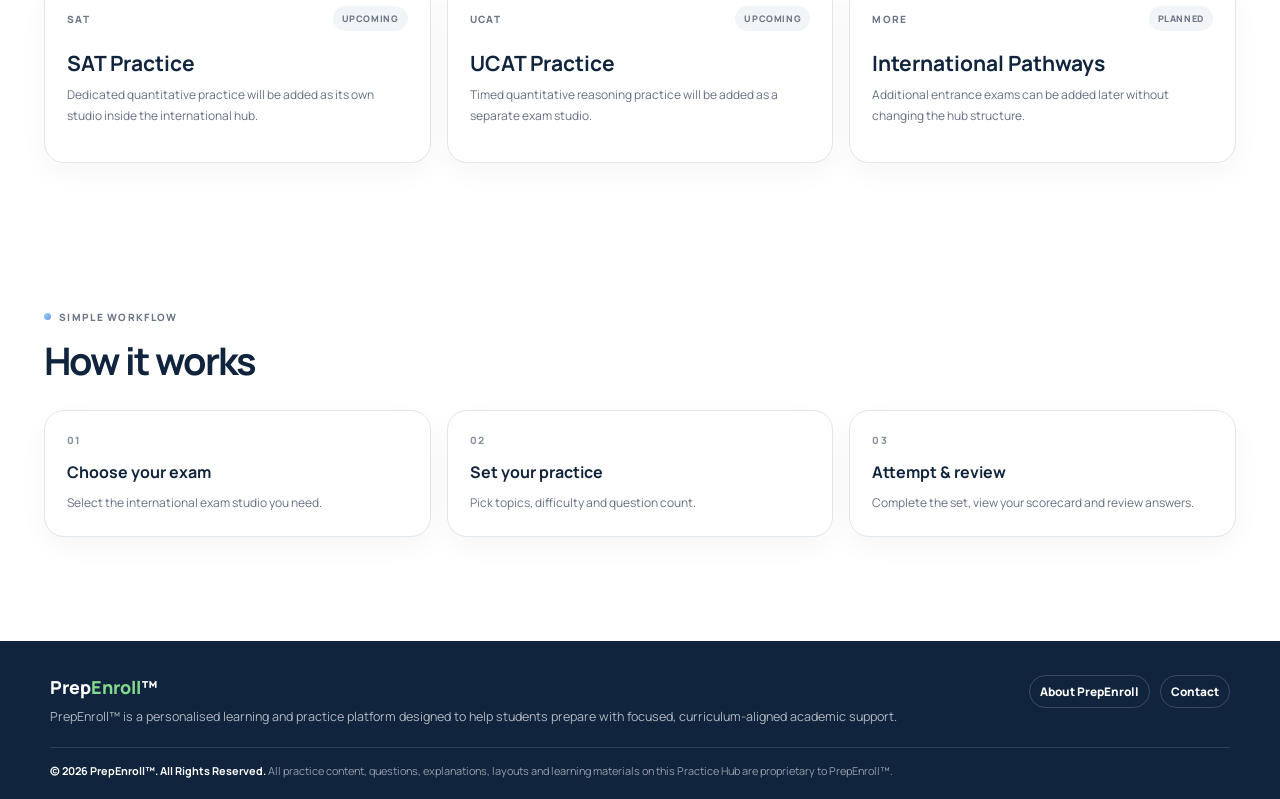
==== commit d08faaaf: "Add subtle floating medical and physics icons to hero" ====
--- a/index.html
+++ b/index.html
@@ -32,6 +32,17 @@
 .orb.o5{width:58px;height:58px;right:-12px;top:105px;animation:float1 9s ease-in-out infinite reverse}
 .orbit{position:absolute;border:1px solid rgba(91,129,160,.24);border-radius:50%;transform:rotate(-25deg);opacity:.55}.orbit.a{width:790px;height:270px;right:-40px;top:165px;animation:orbitPulse 12s ease-in-out infinite}
 .orbit.b{width:760px;height:235px;right:10px;bottom:40px;transform:rotate(28deg);animation:orbitPulse 15s ease-in-out infinite reverse}
+.float-icon{position:absolute;z-index:4;width:54px;height:54px;display:grid;place-items:center;border:1px solid rgba(96,131,155,.16);border-radius:16px;background:rgba(255,255,255,.34);backdrop-filter:blur(8px);box-shadow:0 12px 28px rgba(45,79,103,.06);color:rgba(41,91,112,.58);will-change:transform}
+.float-icon svg{width:29px;height:29px;fill:none;stroke:currentColor;stroke-width:1.45;stroke-linecap:round;stroke-linejoin:round}
+.fi-dna{right:95px;top:82px;animation:iconFloatA 10s ease-in-out infinite}
+.fi-pill{right:300px;top:205px;animation:iconFloatB 11s ease-in-out infinite}
+.fi-atom{right:65px;top:365px;animation:iconFloatC 12s ease-in-out infinite}
+.fi-magnet{right:355px;bottom:72px;animation:iconFloatA 13s ease-in-out infinite reverse}
+.fi-force{right:205px;bottom:185px;animation:iconFloatB 9s ease-in-out infinite}
+.fi-molecule{right:510px;top:335px;animation:iconFloatC 14s ease-in-out infinite reverse}
+@keyframes iconFloatA{0%,100%{transform:translate3d(0,0,0) rotate(-2deg)}50%{transform:translate3d(-10px,-16px,0) rotate(4deg)}}
+@keyframes iconFloatB{0%,100%{transform:translate3d(0,0,0) rotate(2deg)}50%{transform:translate3d(13px,-11px,0) rotate(-5deg)}}
+@keyframes iconFloatC{0%,100%{transform:translate3d(0,0,0) scale(1)}50%{transform:translate3d(-8px,14px,0) scale(1.04)}}
 @keyframes drift1{from{transform:translate3d(0,0,0) rotate(-20deg)}to{transform:translate3d(-28px,18px,0) rotate(-16deg)}}@keyframes drift2{from{transform:translate3d(0,0,0) rotate(20deg)}to{transform:translate3d(-34px,-18px,0) rotate(16deg)}}@keyframes drift3{from{transform:translate3d(0,0,0) rotate(-42deg)}to{transform:translate3d(20px,-12px,0) rotate(-37deg)}}@keyframes float1{0%,100%{transform:translate3d(0,0,0)}50%{transform:translate3d(-12px,-20px,0)}}@keyframes float2{0%,100%{transform:translate3d(0,0,0)}50%{transform:translate3d(16px,13px,0)}}@keyframes float3{0%,100%{transform:translate3d(0,0,0)}50%{transform:translate3d(-8px,18px,0)}}@keyframes orbitPulse{0%,100%{opacity:.38;transform:scale(.98) rotate(-25deg)}50%{opacity:.62;transform:scale(1.02) rotate(-25deg)}}
 .ticker-wrap{overflow:hidden;border-top:1px solid rgba(16,36,61,.08);border-bottom:1px solid rgba(16,36,61,.08);background:rgba(255,255,255,.8);backdrop-filter:blur(8px)}.ticker{display:flex;width:max-content;animation:ticker 27s linear infinite}.ticker-item{padding:14px 28px;font-size:11px;font-weight:800;color:#536174;white-space:nowrap}.ticker-item b{margin-right:8px;color:#4f8d5f}@keyframes ticker{from{transform:translateX(0)}to{transform:translateX(-50%)}}
 .section{max-width:1240px;margin:auto;padding:70px 24px}.section-head{display:flex;align-items:flex-end;justify-content:space-between;gap:30px;margin-bottom:24px}.section-head h2{margin:9px 0 0;font-size:38px;letter-spacing:-.045em;color:var(--navy)}.section-head p{max-width:520px;margin:0;color:var(--muted);font-size:13px;line-height:1.7}.grid{display:grid;grid-template-columns:1.18fr .91fr .91fr;gap:16px}.card{min-height:265px;padding:24px;display:flex;flex-direction:column;justify-content:space-between;border:1px solid var(--line);border-radius:22px;background:rgba(255,255,255,.9);box-shadow:0 14px 38px rgba(16,36,61,.055);position:relative;overflow:hidden;transition:.22s ease}.card.c1{background:linear-gradient(145deg,#10243d,#183651 68%,#285a3b);color:#fff;border:0}.card:hover{transform:translateY(-4px);box-shadow:0 20px 50px rgba(16,36,61,.09)}.topline{display:flex;align-items:center;justify-content:space-between;gap:10px}.tag{font-size:10px;font-weight:800;letter-spacing:.13em;text-transform:uppercase;color:#6b7786}.card.c1 .tag{color:#dce9e1}.pill{padding:6px 9px;border-radius:999px;font-size:9px;font-weight:800;letter-spacing:.07em;text-transform:uppercase}.live{background:rgba(255,255,255,.12);color:#fff;border:1px solid rgba(255,255,255,.15)}.soon{background:#f1f5f8;color:#6c7684}.card h3{font-size:29px;letter-spacing:-.04em;color:var(--navy);margin:30px 0 9px}.card.c1 h3{color:#fff;font-size:33px}.card p{margin:0;color:var(--muted);font-size:12px;line-height:1.68;max-width:92%}.card.c1 p{color:rgba(255,255,255,.75)}.card-link{margin-top:28px;display:flex;align-items:center;justify-content:space-between;font-size:11px;font-weight:800;color:var(--navy)}.card.c1 .card-link{color:#fff}.rail-wrap{margin-top:18px;border:1px solid var(--line);border-radius:16px;overflow:hidden;background:rgba(255,255,255,.78)}.rail{display:flex;width:max-content;animation:rail 32s linear infinite}.rail span{padding:14px 26px;font-size:11px;font-weight:700;color:var(--muted);white-space:nowrap}.rail b{color:var(--navy)}@keyframes rail{from{transform:translateX(-50%)}to{transform:translateX(0)}}
@@ -39,13 +50,27 @@
 .pe-global-footer{margin-top:34px;background:#10243d;color:#fff;padding:34px 24px 20px}.pe-footer-inner{max-width:1180px;margin:0 auto;display:flex;justify-content:space-between;gap:30px;align-items:flex-start}.pe-footer-brand{font-size:1.12rem;font-weight:900;margin-bottom:8px}.pe-footer-brand span{color:#83d98b}.pe-footer-about p{font-size:.78rem;line-height:1.65;color:rgba(255,255,255,.68);margin:0}.pe-footer-links{display:flex;gap:10px;flex-wrap:wrap;justify-content:flex-end}.pe-footer-links a{color:#fff;font-size:.74rem;font-weight:800;border:1px solid rgba(255,255,255,.18);border-radius:999px;padding:7px 10px}.pe-footer-legal{max-width:1180px;margin:20px auto 0;padding-top:15px;border-top:1px solid rgba(255,255,255,.12);font-size:.68rem;line-height:1.5;color:rgba(255,255,255,.56)}.pe-footer-legal strong{color:#fff}
 @media(max-width:900px){.hero{grid-template-columns:1fr;padding-left:0}.hero-content{padding:64px 22px 48px}.motion-visual{min-height:400px;margin-right:0;padding-right:0}.grid{grid-template-columns:1fr 1fr}.card.c1{grid-column:1/3}}
 @media(max-width:640px){.hero{padding-top:38px}.motion-visual{min-height:330px}.grid,.coming-grid,.how{grid-template-columns:1fr}.card.c1{grid-column:auto}.section-head{align-items:flex-start;flex-direction:column}h1{font-size:52px}.pe-footer-inner{flex-direction:column}.pe-footer-links{justify-content:flex-start}.icon-nav{gap:6px}.nav-icon{width:34px;height:34px;border-radius:9px}}
-@media(prefers-reduced-motion:reduce){.ribbon,.orb,.orbit,.ticker,.rail{animation:none!important}}
+@media(prefers-reduced-motion:reduce){.ribbon,.orb,.orbit,.float-icon,.ticker,.rail{animation:none!important}}
 </style>
 </head>
 <body>
 <header><div class="nav"><a class="brand" href="/prepenroll-international-physics/">Prep<span>Enroll</span>™ International</a><div class="icon-nav"><a class="nav-icon" href="https://sscpu-21.github.io/prepenroll-practice/" aria-label="Physics Practice Hub" title="Physics Practice Hub"><svg viewBox="0 0 24 24"><path d="M3 12h4l2-5 4 10 2-5h6"/><circle cx="12" cy="12" r="9"/></svg></a><a class="nav-icon active-hub" href="/prepenroll-international-physics/" aria-label="International Physics Practice Hub" title="International Physics Practice Hub"><svg viewBox="0 0 24 24"><circle cx="12" cy="12" r="9"/><path d="M3 12h18M12 3c3 3 4.5 6 4.5 9S15 18 12 21c-3-3-4.5-6-4.5-9S9 6 12 3z"/></svg></a><a class="nav-icon" href="https://www.prepenroll.com" target="_blank" rel="noopener" aria-label="PrepEnroll website" title="PrepEnroll.com"><svg viewBox="0 0 24 24"><path d="M14 4h6v6M20 4l-9 9"/><path d="M18 13v6a1 1 0 0 1-1 1H5a1 1 0 0 1-1-1V7a1 1 0 0 1 1-1h6"/></svg></a></div></div></header>
 <main>
-<section class="hero"><div class="hero-content"><div class="eyebrow">International Practice Hub</div><h1>International practice<br><span class="grad">that feels focused.</span></h1><p>Choose your international entrance exam, open the right studio and build focused practice. IMAT Physics is live now, with SAT and UCAT planned inside the same PrepEnroll™ practice family.</p><div class="hero-actions"><a class="btn primary" href="#live">Explore Live Studios</a><a class="btn secondary" href="#coming">View Upcoming Studios</a></div></div><div class="motion-visual" aria-hidden="true"><div class="orbit a"></div><div class="orbit b"></div><div class="ribbon r1"></div><div class="ribbon r2"></div><div class="ribbon r3"></div><div class="orb o1"></div><div class="orb o2"></div><div class="orb o3"></div><div class="orb o4"></div><div class="orb o5"></div></div></section>
+<section class="hero"><div class="hero-content"><div class="eyebrow">International Practice Hub</div><h1>International practice<br><span class="grad">that feels focused.</span></h1><p>Choose your international entrance exam, open the right studio and build focused practice. IMAT Physics is live now, with SAT and UCAT planned inside the same PrepEnroll™ practice family.</p><div class="hero-actions"><a class="btn primary" href="#live">Explore Live Studios</a><a class="btn secondary" href="#coming">View Upcoming Studios</a></div></div><div class="motion-visual" aria-hidden="true"><div class="orbit a"></div><div class="orbit b"></div><div class="ribbon r1"></div><div class="ribbon r2"></div><div class="ribbon r3"></div><div class="orb o1"></div><div class="orb o2"></div><div class="orb o3"></div><div class="orb o4"></div><div class="orb o5"></div>
+
+<div class="float-icon fi-dna" aria-hidden="true"><svg viewBox="0 0 24 24"><path d="M7 3c6 4 4 14 10 18"/><path d="M17 3C11 7 13 17 7 21"/><path d="M8.5 6.2h7M7.8 10h8.4M7.8 14h8.4M8.5 17.8h7"/></svg></div>
+
+<div class="float-icon fi-pill" aria-hidden="true"><svg viewBox="0 0 24 24"><path d="M7.2 17.8a4.2 4.2 0 0 1 0-6l4.6-4.6a4.2 4.2 0 0 1 6 6l-4.6 4.6a4.2 4.2 0 0 1-6 0z"/><path d="M9.2 9.8l5 5"/></svg></div>
+
+<div class="float-icon fi-atom" aria-hidden="true"><svg viewBox="0 0 24 24"><circle cx="12" cy="12" r="1.5"/><ellipse cx="12" cy="12" rx="9" ry="3.8"/><ellipse cx="12" cy="12" rx="9" ry="3.8" transform="rotate(60 12 12)"/><ellipse cx="12" cy="12" rx="9" ry="3.8" transform="rotate(120 12 12)"/></svg></div>
+
+<div class="float-icon fi-magnet" aria-hidden="true"><svg viewBox="0 0 24 24"><path d="M6 4v8a6 6 0 0 0 12 0V4"/><path d="M6 8h5M13 8h5"/><path d="M6 4h5v4H6zM13 4h5v4h-5z"/></svg></div>
+
+<div class="float-icon fi-force" aria-hidden="true"><svg viewBox="0 0 24 24"><path d="M4 12h16"/><path d="M8 8l-4 4 4 4M16 8l4 4-4 4"/><circle cx="12" cy="12" r="2.4"/></svg></div>
+
+<div class="float-icon fi-molecule" aria-hidden="true"><svg viewBox="0 0 24 24"><circle cx="6" cy="8" r="2.3"/><circle cx="17.5" cy="6.5" r="2.3"/><circle cx="14" cy="17" r="2.6"/><path d="M8 8l7.2-1M7.4 9.8l5 5.3M16.4 8.4l-1.8 6.2"/></svg></div>
+
+</div></section>
 <div class="ticker-wrap"><div class="ticker"><div class="ticker-item"><b>LIVE</b> IMAT Physics</div><div class="ticker-item"><b>UPCOMING</b> SAT</div><div class="ticker-item"><b>UPCOMING</b> UCAT</div><div class="ticker-item"><b>LIVE</b> IMAT Physics</div><div class="ticker-item"><b>UPCOMING</b> SAT</div><div class="ticker-item"><b>UPCOMING</b> UCAT</div></div></div>
 <section class="section" id="live"><div class="section-head"><div><div class="eyebrow">Available now</div><h2>Live Studios</h2></div><p>Each studio keeps its own exam structure, topic map, question flow and scorecard while staying inside one connected international practice hub.</p></div><div class="grid"><a class="card c1" href="/prepenroll-international-physics/imat/"><div><div class="topline"><span class="tag">IMAT</span><span class="pill live">Live</span></div><h3>Physics</h3><p>Topic-wise five-option practice with difficulty filters, question navigation, scoring, breakdown and full review.</p></div><div class="card-link"><span>Open Studio</span><span>→</span></div></a></div><div class="rail-wrap"><div class="rail"><span><b>Topic filters</b> · focus your preparation</span><span><b>5-option MCQ</b> · IMAT-style practice</span><span><b>Scorecard</b> · see your performance</span><span><b>Review</b> · check every answer</span><span><b>Topic filters</b> · focus your preparation</span><span><b>5-option MCQ</b> · IMAT-style practice</span><span><b>Scorecard</b> · see your performance</span><span><b>Review</b> · check every answer</span></div></div></section>
 <section class="section" id="coming"><div class="section-head"><div><div class="eyebrow">In development</div><h2>Upcoming Studios</h2></div><p>More international entrance exam studios will appear here as their structures are prepared and verified.</p></div><div class="coming-grid"><div class="coming"><div class="topline"><span class="tag">SAT</span><span class="pill soon">Upcoming</span></div><h3>SAT Practice</h3><p>Dedicated quantitative practice will be added as its own studio inside the international hub.</p></div><div class="coming"><div class="topline"><span class="tag">UCAT</span><span class="pill soon">Upcoming</span></div><h3>UCAT Practice</h3><p>Timed quantitative reasoning practice will be added as a separate exam studio.</p></div><div class="coming"><div class="topline"><span class="tag">More</span><span class="pill soon">Planned</span></div><h3>International Pathways</h3><p>Additional entrance exams can be added later without changing the hub structure.</p></div></div></section>
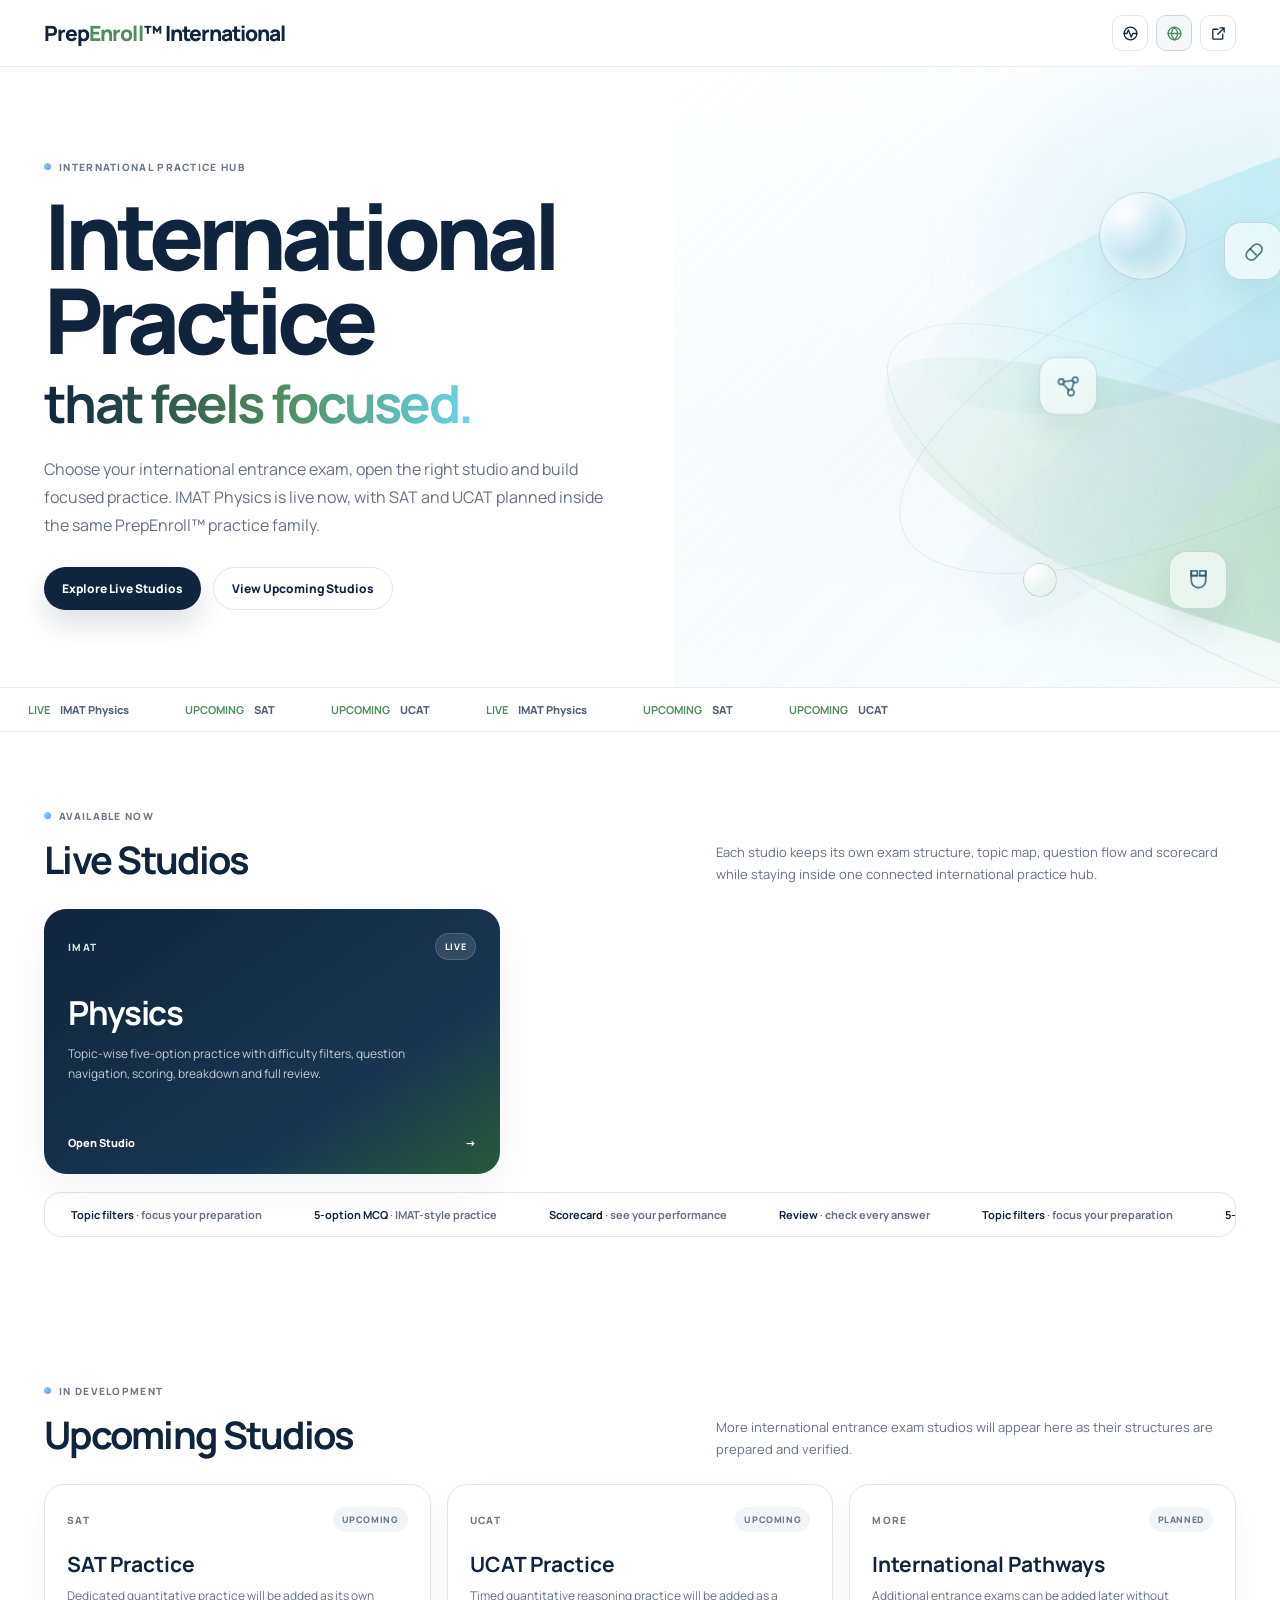
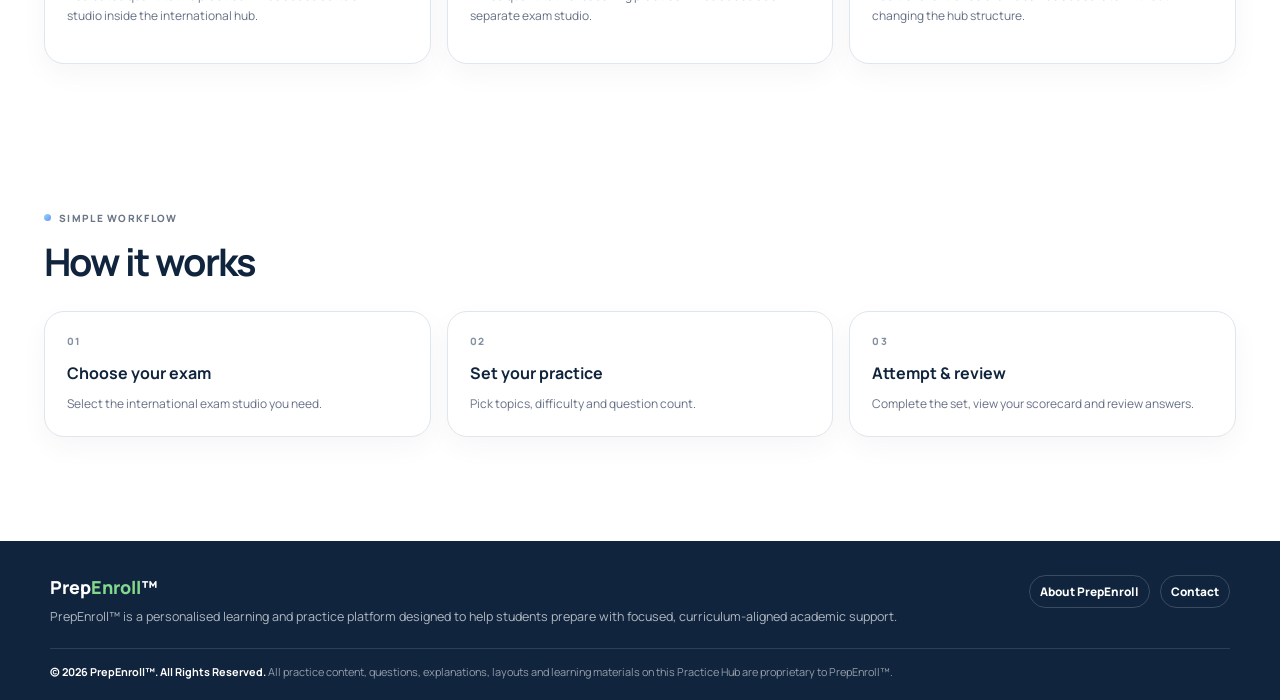
==== commit 4fa20221: "Refine hero headline hierarchy and surface floating icons" ====
--- a/index.html
+++ b/index.html
@@ -15,7 +15,10 @@
 .nav{max-width:1240px;margin:auto;padding:15px 24px;display:flex;align-items:center;justify-content:space-between;gap:20px}.brand{font-size:21px;font-weight:800;letter-spacing:-.045em;color:var(--navy)}.brand span{color:#4f8d5f}
 .icon-nav{display:flex;align-items:center;gap:8px}.nav-icon{position:relative;width:36px;height:36px;border-radius:10px;display:grid;place-items:center;border:1px solid var(--line);background:#fff;color:var(--navy);transition:.18s ease}.nav-icon svg{width:17px;height:17px;fill:none;stroke:currentColor;stroke-width:1.8;stroke-linecap:round;stroke-linejoin:round}.nav-icon:hover{transform:translateY(-1px);border-color:#b8c6d2;box-shadow:0 8px 18px rgba(16,36,61,.08)}.nav-icon.active-hub{background:#f4f8fb;border-color:#c8d8e3;color:#4f8d5f}
 .hero{width:100%;max-width:none;margin:0;padding-left:max(24px,calc((100vw - 1240px)/2 + 24px));min-height:620px;display:grid;grid-template-columns:minmax(0,1.02fr) minmax(520px,.98fr);gap:0;align-items:stretch;overflow:hidden}.hero-content{position:relative;z-index:3;padding:88px 52px 72px 0;display:flex;flex-direction:column;justify-content:center;max-width:690px}.eyebrow{display:inline-flex;align-items:center;gap:8px;font-size:10px;font-weight:800;letter-spacing:.13em;text-transform:uppercase;color:#6b7786}.eyebrow:before{content:"";width:7px;height:7px;border-radius:50%;background:linear-gradient(135deg,var(--cyan),#6d8cff)}
-h1{font-size:clamp(58px,7.4vw,92px);line-height:.94;letter-spacing:-.065em;color:var(--navy);margin:20px 0 24px;max-width:820px}h1 .grad{background:linear-gradient(90deg,#10243d 0%,#4f8d5f 55%,#68d8eb 100%);-webkit-background-clip:text;background-clip:text;color:transparent}.hero p{font-size:16px;line-height:1.76;color:var(--muted);max-width:680px;margin:0}.hero-actions{display:flex;gap:12px;flex-wrap:wrap;margin-top:28px}.btn{display:inline-flex;align-items:center;justify-content:center;padding:12px 18px;border-radius:999px;font-size:12px;font-weight:800;transition:.2s ease}.btn.primary{background:var(--navy);color:#fff;box-shadow:0 14px 28px rgba(16,36,61,.14)}.btn.secondary{background:#fff;border:1px solid var(--line);color:var(--navy)}.btn:hover{transform:translateY(-2px)}
+h1{color:var(--navy);margin:20px 0 24px;max-width:820px;overflow:visible}
+.headline-main{display:block;font-size:clamp(62px,7.1vw,96px);line-height:.92;letter-spacing:-.064em;font-weight:800}
+.headline-sub{display:block;margin-top:16px;font-size:clamp(34px,4.1vw,56px);line-height:1.02;letter-spacing:-.052em;font-weight:700;width:max-content;max-width:100%;padding-right:.08em}
+h1 .grad{background:linear-gradient(90deg,#10243d 0%,#4f8d5f 55%,#68d8eb 100%);-webkit-background-clip:text;background-clip:text;color:transparent}.hero p{font-size:16px;line-height:1.76;color:var(--muted);max-width:680px;margin:0}.hero-actions{display:flex;gap:12px;flex-wrap:wrap;margin-top:28px}.btn{display:inline-flex;align-items:center;justify-content:center;padding:12px 18px;border-radius:999px;font-size:12px;font-weight:800;transition:.2s ease}.btn.primary{background:var(--navy);color:#fff;box-shadow:0 14px 28px rgba(16,36,61,.14)}.btn.secondary{background:#fff;border:1px solid var(--line);color:var(--navy)}.btn:hover{transform:translateY(-2px)}
 .motion-visual{position:relative;min-height:620px;overflow:hidden;background:linear-gradient(180deg,#fff 0%,#fbfdfe 58%,#fff 100%);isolation:isolate;margin-right:calc((100vw - 100%)/-2);padding-right:calc((100vw - 100%)/2)}
 .motion-visual:before{content:"";position:absolute;inset:-4% -10% -4% -10%;background:
 radial-gradient(ellipse at 58% 28%,rgba(142,223,235,.22),transparent 34%),
@@ -32,14 +35,14 @@
 .orb.o5{width:58px;height:58px;right:-12px;top:105px;animation:float1 9s ease-in-out infinite reverse}
 .orbit{position:absolute;border:1px solid rgba(91,129,160,.24);border-radius:50%;transform:rotate(-25deg);opacity:.55}.orbit.a{width:790px;height:270px;right:-40px;top:165px;animation:orbitPulse 12s ease-in-out infinite}
 .orbit.b{width:760px;height:235px;right:10px;bottom:40px;transform:rotate(28deg);animation:orbitPulse 15s ease-in-out infinite reverse}
-.float-icon{position:absolute;z-index:4;width:54px;height:54px;display:grid;place-items:center;border:1px solid rgba(96,131,155,.16);border-radius:16px;background:rgba(255,255,255,.34);backdrop-filter:blur(8px);box-shadow:0 12px 28px rgba(45,79,103,.06);color:rgba(41,91,112,.58);will-change:transform}
+.float-icon{position:absolute;z-index:6;width:58px;height:58px;display:grid;place-items:center;border:1px solid rgba(74,118,145,.24);border-radius:17px;background:rgba(255,255,255,.62);backdrop-filter:blur(10px);box-shadow:0 14px 30px rgba(45,79,103,.09);color:rgba(35,83,105,.76);will-change:transform}
 .float-icon svg{width:29px;height:29px;fill:none;stroke:currentColor;stroke-width:1.45;stroke-linecap:round;stroke-linejoin:round}
-.fi-dna{right:95px;top:82px;animation:iconFloatA 10s ease-in-out infinite}
-.fi-pill{right:300px;top:205px;animation:iconFloatB 11s ease-in-out infinite}
-.fi-atom{right:65px;top:365px;animation:iconFloatC 12s ease-in-out infinite}
-.fi-magnet{right:355px;bottom:72px;animation:iconFloatA 13s ease-in-out infinite reverse}
-.fi-force{right:205px;bottom:185px;animation:iconFloatB 9s ease-in-out infinite}
-.fi-molecule{right:510px;top:335px;animation:iconFloatC 14s ease-in-out infinite reverse}
+.fi-dna{right:110px;top:78px;animation:iconFloatA 10s ease-in-out infinite}
+.fi-pill{right:335px;top:155px;animation:iconFloatB 11s ease-in-out infinite}
+.fi-atom{right:65px;top:330px;animation:iconFloatC 12s ease-in-out infinite}
+.fi-magnet{right:390px;bottom:78px;animation:iconFloatA 13s ease-in-out infinite reverse}
+.fi-force{right:205px;bottom:150px;animation:iconFloatB 9s ease-in-out infinite}
+.fi-molecule{right:520px;top:290px;animation:iconFloatC 14s ease-in-out infinite reverse}
 @keyframes iconFloatA{0%,100%{transform:translate3d(0,0,0) rotate(-2deg)}50%{transform:translate3d(-10px,-16px,0) rotate(4deg)}}
 @keyframes iconFloatB{0%,100%{transform:translate3d(0,0,0) rotate(2deg)}50%{transform:translate3d(13px,-11px,0) rotate(-5deg)}}
 @keyframes iconFloatC{0%,100%{transform:translate3d(0,0,0) scale(1)}50%{transform:translate3d(-8px,14px,0) scale(1.04)}}
@@ -49,14 +52,14 @@
 .coming-grid,.how{display:grid;grid-template-columns:repeat(3,1fr);gap:16px}.coming,.step{border-radius:20px;padding:22px;background:#fff;border:1px solid var(--line);box-shadow:0 10px 28px rgba(16,36,61,.04)}.coming{min-height:180px}.coming h3{color:var(--navy);font-size:21px;margin:18px 0 8px}.coming p,.step span{margin:0;color:var(--muted);font-size:12px;line-height:1.68}.step .n{font-size:10px;font-weight:800;color:#8591a0;margin-bottom:14px;letter-spacing:.12em}.step strong{display:block;color:var(--navy);font-size:16px;margin-bottom:7px}
 .pe-global-footer{margin-top:34px;background:#10243d;color:#fff;padding:34px 24px 20px}.pe-footer-inner{max-width:1180px;margin:0 auto;display:flex;justify-content:space-between;gap:30px;align-items:flex-start}.pe-footer-brand{font-size:1.12rem;font-weight:900;margin-bottom:8px}.pe-footer-brand span{color:#83d98b}.pe-footer-about p{font-size:.78rem;line-height:1.65;color:rgba(255,255,255,.68);margin:0}.pe-footer-links{display:flex;gap:10px;flex-wrap:wrap;justify-content:flex-end}.pe-footer-links a{color:#fff;font-size:.74rem;font-weight:800;border:1px solid rgba(255,255,255,.18);border-radius:999px;padding:7px 10px}.pe-footer-legal{max-width:1180px;margin:20px auto 0;padding-top:15px;border-top:1px solid rgba(255,255,255,.12);font-size:.68rem;line-height:1.5;color:rgba(255,255,255,.56)}.pe-footer-legal strong{color:#fff}
 @media(max-width:900px){.hero{grid-template-columns:1fr;padding-left:0}.hero-content{padding:64px 22px 48px}.motion-visual{min-height:400px;margin-right:0;padding-right:0}.grid{grid-template-columns:1fr 1fr}.card.c1{grid-column:1/3}}
-@media(max-width:640px){.hero{padding-top:38px}.motion-visual{min-height:330px}.grid,.coming-grid,.how{grid-template-columns:1fr}.card.c1{grid-column:auto}.section-head{align-items:flex-start;flex-direction:column}h1{font-size:52px}.pe-footer-inner{flex-direction:column}.pe-footer-links{justify-content:flex-start}.icon-nav{gap:6px}.nav-icon{width:34px;height:34px;border-radius:9px}}
+@media(max-width:640px){.hero{padding-top:38px}.motion-visual{min-height:330px}.grid,.coming-grid,.how{grid-template-columns:1fr}.card.c1{grid-column:auto}.section-head{align-items:flex-start;flex-direction:column}.headline-main{font-size:54px}.headline-sub{font-size:34px;margin-top:12px}.pe-footer-inner{flex-direction:column}.pe-footer-links{justify-content:flex-start}.icon-nav{gap:6px}.nav-icon{width:34px;height:34px;border-radius:9px}}
 @media(prefers-reduced-motion:reduce){.ribbon,.orb,.orbit,.float-icon,.ticker,.rail{animation:none!important}}
 </style>
 </head>
 <body>
 <header><div class="nav"><a class="brand" href="/prepenroll-international-physics/">Prep<span>Enroll</span>™ International</a><div class="icon-nav"><a class="nav-icon" href="https://sscpu-21.github.io/prepenroll-practice/" aria-label="Physics Practice Hub" title="Physics Practice Hub"><svg viewBox="0 0 24 24"><path d="M3 12h4l2-5 4 10 2-5h6"/><circle cx="12" cy="12" r="9"/></svg></a><a class="nav-icon active-hub" href="/prepenroll-international-physics/" aria-label="International Physics Practice Hub" title="International Physics Practice Hub"><svg viewBox="0 0 24 24"><circle cx="12" cy="12" r="9"/><path d="M3 12h18M12 3c3 3 4.5 6 4.5 9S15 18 12 21c-3-3-4.5-6-4.5-9S9 6 12 3z"/></svg></a><a class="nav-icon" href="https://www.prepenroll.com" target="_blank" rel="noopener" aria-label="PrepEnroll website" title="PrepEnroll.com"><svg viewBox="0 0 24 24"><path d="M14 4h6v6M20 4l-9 9"/><path d="M18 13v6a1 1 0 0 1-1 1H5a1 1 0 0 1-1-1V7a1 1 0 0 1 1-1h6"/></svg></a></div></div></header>
 <main>
-<section class="hero"><div class="hero-content"><div class="eyebrow">International Practice Hub</div><h1>International practice<br><span class="grad">that feels focused.</span></h1><p>Choose your international entrance exam, open the right studio and build focused practice. IMAT Physics is live now, with SAT and UCAT planned inside the same PrepEnroll™ practice family.</p><div class="hero-actions"><a class="btn primary" href="#live">Explore Live Studios</a><a class="btn secondary" href="#coming">View Upcoming Studios</a></div></div><div class="motion-visual" aria-hidden="true"><div class="orbit a"></div><div class="orbit b"></div><div class="ribbon r1"></div><div class="ribbon r2"></div><div class="ribbon r3"></div><div class="orb o1"></div><div class="orb o2"></div><div class="orb o3"></div><div class="orb o4"></div><div class="orb o5"></div>
+<section class="hero"><div class="hero-content"><div class="eyebrow">International Practice Hub</div><h1><span class="headline-main">International Practice</span><span class="headline-sub grad">that feels focused.</span></h1><p>Choose your international entrance exam, open the right studio and build focused practice. IMAT Physics is live now, with SAT and UCAT planned inside the same PrepEnroll™ practice family.</p><div class="hero-actions"><a class="btn primary" href="#live">Explore Live Studios</a><a class="btn secondary" href="#coming">View Upcoming Studios</a></div></div><div class="motion-visual" aria-hidden="true"><div class="orbit a"></div><div class="orbit b"></div><div class="ribbon r1"></div><div class="ribbon r2"></div><div class="ribbon r3"></div><div class="orb o1"></div><div class="orb o2"></div><div class="orb o3"></div><div class="orb o4"></div><div class="orb o5"></div>
 
 <div class="float-icon fi-dna" aria-hidden="true"><svg viewBox="0 0 24 24"><path d="M7 3c6 4 4 14 10 18"/><path d="M17 3C11 7 13 17 7 21"/><path d="M8.5 6.2h7M7.8 10h8.4M7.8 14h8.4M8.5 17.8h7"/></svg></div>
 
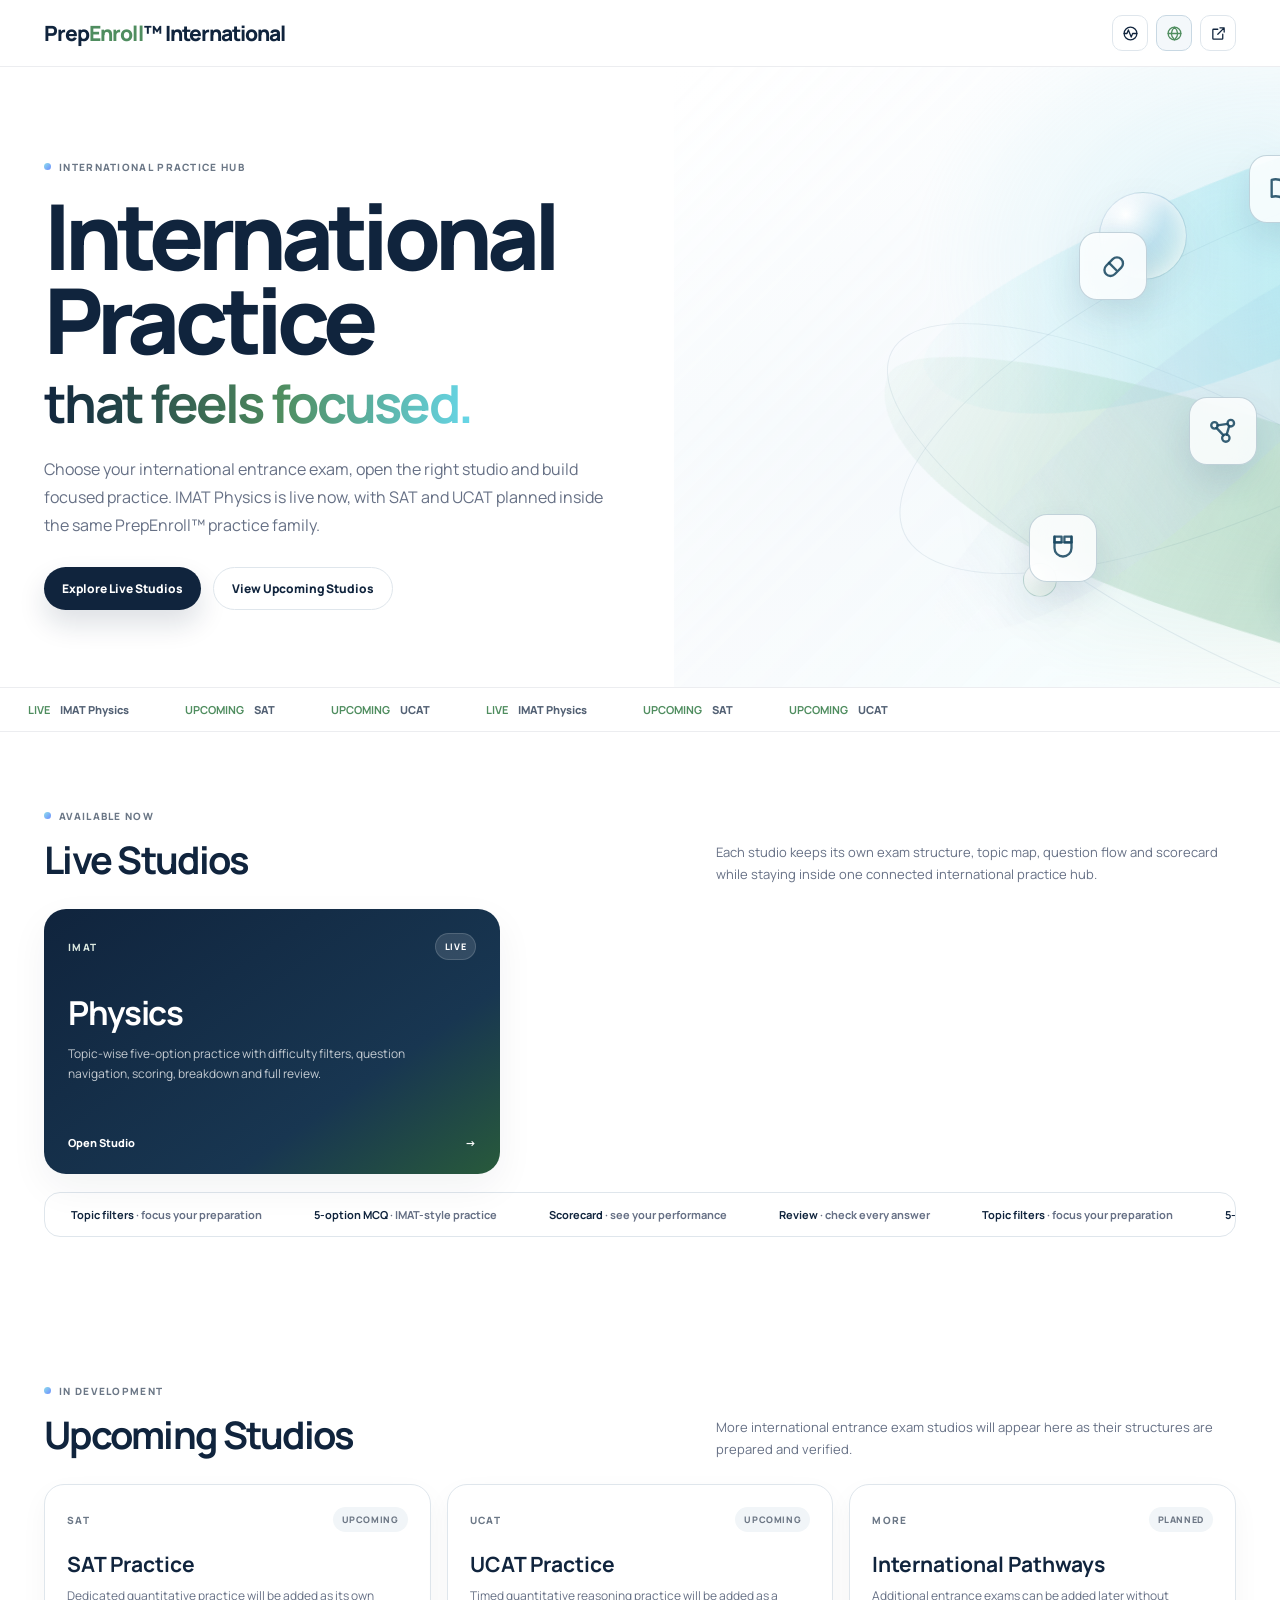
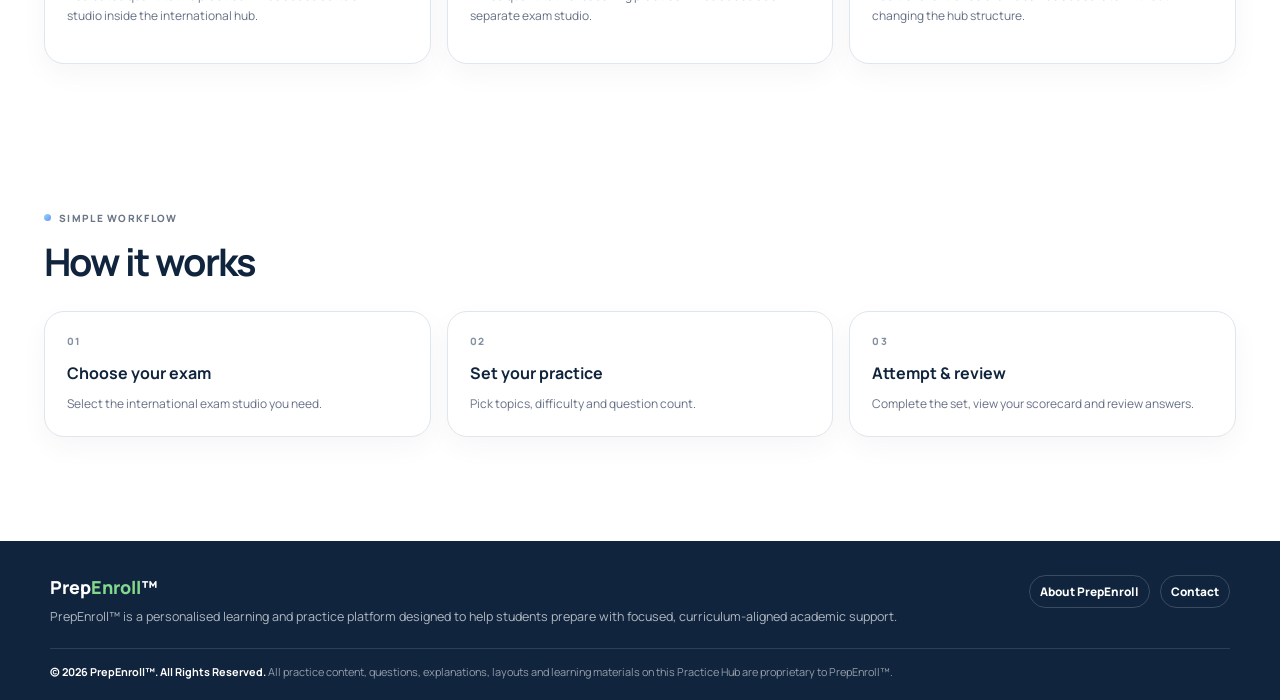
==== commit 829cc2e4: "Make floating academic, medical and physics icons clearly visible" ====
--- a/index.html
+++ b/index.html
@@ -35,14 +35,17 @@
 .orb.o5{width:58px;height:58px;right:-12px;top:105px;animation:float1 9s ease-in-out infinite reverse}
 .orbit{position:absolute;border:1px solid rgba(91,129,160,.24);border-radius:50%;transform:rotate(-25deg);opacity:.55}.orbit.a{width:790px;height:270px;right:-40px;top:165px;animation:orbitPulse 12s ease-in-out infinite}
 .orbit.b{width:760px;height:235px;right:10px;bottom:40px;transform:rotate(28deg);animation:orbitPulse 15s ease-in-out infinite reverse}
-.float-icon{position:absolute;z-index:6;width:58px;height:58px;display:grid;place-items:center;border:1px solid rgba(74,118,145,.24);border-radius:17px;background:rgba(255,255,255,.62);backdrop-filter:blur(10px);box-shadow:0 14px 30px rgba(45,79,103,.09);color:rgba(35,83,105,.76);will-change:transform}
-.float-icon svg{width:29px;height:29px;fill:none;stroke:currentColor;stroke-width:1.45;stroke-linecap:round;stroke-linejoin:round}
-.fi-dna{right:110px;top:78px;animation:iconFloatA 10s ease-in-out infinite}
-.fi-pill{right:335px;top:155px;animation:iconFloatB 11s ease-in-out infinite}
-.fi-atom{right:65px;top:330px;animation:iconFloatC 12s ease-in-out infinite}
-.fi-magnet{right:390px;bottom:78px;animation:iconFloatA 13s ease-in-out infinite reverse}
-.fi-force{right:205px;bottom:150px;animation:iconFloatB 9s ease-in-out infinite}
-.fi-molecule{right:520px;top:290px;animation:iconFloatC 14s ease-in-out infinite reverse}
+.float-icon{position:absolute;z-index:10;width:68px;height:68px;display:grid;place-items:center;border:1px solid rgba(67,112,140,.30);border-radius:18px;background:rgba(255,255,255,.82);backdrop-filter:blur(12px);box-shadow:0 16px 34px rgba(42,77,104,.12);color:rgba(26,73,98,.88);will-change:transform}
+.float-icon svg{width:34px;height:34px;fill:none;stroke:currentColor;stroke-width:1.65;stroke-linecap:round;stroke-linejoin:round}
+.fi-dna{right:105px;top:70px;animation:iconFloatA 10s ease-in-out infinite}
+.fi-book{right:300px;top:88px;animation:iconFloatB 12s ease-in-out infinite}
+.fi-pill{right:470px;top:165px;animation:iconFloatC 11s ease-in-out infinite}
+.fi-pen{right:180px;top:210px;animation:iconFloatB 9s ease-in-out infinite reverse}
+.fi-atom{right:70px;top:345px;animation:iconFloatC 12s ease-in-out infinite}
+.fi-molecule{right:360px;top:330px;animation:iconFloatA 14s ease-in-out infinite reverse}
+.fi-magnet{right:520px;bottom:105px;animation:iconFloatA 13s ease-in-out infinite reverse}
+.fi-stethoscope{right:265px;bottom:80px;animation:iconFloatC 12s ease-in-out infinite}
+.fi-force{right:85px;bottom:125px;animation:iconFloatB 9s ease-in-out infinite}
 @keyframes iconFloatA{0%,100%{transform:translate3d(0,0,0) rotate(-2deg)}50%{transform:translate3d(-10px,-16px,0) rotate(4deg)}}
 @keyframes iconFloatB{0%,100%{transform:translate3d(0,0,0) rotate(2deg)}50%{transform:translate3d(13px,-11px,0) rotate(-5deg)}}
 @keyframes iconFloatC{0%,100%{transform:translate3d(0,0,0) scale(1)}50%{transform:translate3d(-8px,14px,0) scale(1.04)}}
@@ -52,7 +55,7 @@
 .coming-grid,.how{display:grid;grid-template-columns:repeat(3,1fr);gap:16px}.coming,.step{border-radius:20px;padding:22px;background:#fff;border:1px solid var(--line);box-shadow:0 10px 28px rgba(16,36,61,.04)}.coming{min-height:180px}.coming h3{color:var(--navy);font-size:21px;margin:18px 0 8px}.coming p,.step span{margin:0;color:var(--muted);font-size:12px;line-height:1.68}.step .n{font-size:10px;font-weight:800;color:#8591a0;margin-bottom:14px;letter-spacing:.12em}.step strong{display:block;color:var(--navy);font-size:16px;margin-bottom:7px}
 .pe-global-footer{margin-top:34px;background:#10243d;color:#fff;padding:34px 24px 20px}.pe-footer-inner{max-width:1180px;margin:0 auto;display:flex;justify-content:space-between;gap:30px;align-items:flex-start}.pe-footer-brand{font-size:1.12rem;font-weight:900;margin-bottom:8px}.pe-footer-brand span{color:#83d98b}.pe-footer-about p{font-size:.78rem;line-height:1.65;color:rgba(255,255,255,.68);margin:0}.pe-footer-links{display:flex;gap:10px;flex-wrap:wrap;justify-content:flex-end}.pe-footer-links a{color:#fff;font-size:.74rem;font-weight:800;border:1px solid rgba(255,255,255,.18);border-radius:999px;padding:7px 10px}.pe-footer-legal{max-width:1180px;margin:20px auto 0;padding-top:15px;border-top:1px solid rgba(255,255,255,.12);font-size:.68rem;line-height:1.5;color:rgba(255,255,255,.56)}.pe-footer-legal strong{color:#fff}
 @media(max-width:900px){.hero{grid-template-columns:1fr;padding-left:0}.hero-content{padding:64px 22px 48px}.motion-visual{min-height:400px;margin-right:0;padding-right:0}.grid{grid-template-columns:1fr 1fr}.card.c1{grid-column:1/3}}
-@media(max-width:640px){.hero{padding-top:38px}.motion-visual{min-height:330px}.grid,.coming-grid,.how{grid-template-columns:1fr}.card.c1{grid-column:auto}.section-head{align-items:flex-start;flex-direction:column}.headline-main{font-size:54px}.headline-sub{font-size:34px;margin-top:12px}.pe-footer-inner{flex-direction:column}.pe-footer-links{justify-content:flex-start}.icon-nav{gap:6px}.nav-icon{width:34px;height:34px;border-radius:9px}}
+@media(max-width:640px){.hero{padding-top:38px}.motion-visual{min-height:330px}.float-icon{width:54px;height:54px}.float-icon svg{width:27px;height:27px}.fi-molecule,.fi-force{display:none}.grid,.coming-grid,.how{grid-template-columns:1fr}.card.c1{grid-column:auto}.section-head{align-items:flex-start;flex-direction:column}.headline-main{font-size:54px}.headline-sub{font-size:34px;margin-top:12px}.pe-footer-inner{flex-direction:column}.pe-footer-links{justify-content:flex-start}.icon-nav{gap:6px}.nav-icon{width:34px;height:34px;border-radius:9px}}
 @media(prefers-reduced-motion:reduce){.ribbon,.orb,.orbit,.float-icon,.ticker,.rail{animation:none!important}}
 </style>
 </head>
@@ -73,6 +76,12 @@
 
 <div class="float-icon fi-molecule" aria-hidden="true"><svg viewBox="0 0 24 24"><circle cx="6" cy="8" r="2.3"/><circle cx="17.5" cy="6.5" r="2.3"/><circle cx="14" cy="17" r="2.6"/><path d="M8 8l7.2-1M7.4 9.8l5 5.3M16.4 8.4l-1.8 6.2"/></svg></div>
 
+<div class="float-icon fi-book" aria-hidden="true"><svg viewBox="0 0 24 24"><path d="M4 5.5c2.8-.8 5.4-.5 8 1.2v12c-2.6-1.7-5.2-2-8-1.2z"/><path d="M20 5.5c-2.8-.8-5.4-.5-8 1.2v12c2.6-1.7 5.2-2 8-1.2z"/></svg></div>
+
+<div class="float-icon fi-pen" aria-hidden="true"><svg viewBox="0 0 24 24"><path d="M5 19l3.6-.8L19 7.8 16.2 5 5.8 15.4z"/><path d="M14.8 6.4l2.8 2.8"/><path d="M5 19l.8-3.6"/></svg></div>
+
+<div class="float-icon fi-stethoscope" aria-hidden="true"><svg viewBox="0 0 24 24"><path d="M6 3v5a4 4 0 0 0 8 0V3"/><path d="M10 12v2a5 5 0 0 0 10 0v-1"/><circle cx="20" cy="11" r="2"/><path d="M4 3h2M14 3h2"/></svg></div>
+
 </div></section>
 <div class="ticker-wrap"><div class="ticker"><div class="ticker-item"><b>LIVE</b> IMAT Physics</div><div class="ticker-item"><b>UPCOMING</b> SAT</div><div class="ticker-item"><b>UPCOMING</b> UCAT</div><div class="ticker-item"><b>LIVE</b> IMAT Physics</div><div class="ticker-item"><b>UPCOMING</b> SAT</div><div class="ticker-item"><b>UPCOMING</b> UCAT</div></div></div>
 <section class="section" id="live"><div class="section-head"><div><div class="eyebrow">Available now</div><h2>Live Studios</h2></div><p>Each studio keeps its own exam structure, topic map, question flow and scorecard while staying inside one connected international practice hub.</p></div><div class="grid"><a class="card c1" href="/prepenroll-international-physics/imat/"><div><div class="topline"><span class="tag">IMAT</span><span class="pill live">Live</span></div><h3>Physics</h3><p>Topic-wise five-option practice with difficulty filters, question navigation, scoring, breakdown and full review.</p></div><div class="card-link"><span>Open Studio</span><span>→</span></div></a></div><div class="rail-wrap"><div class="rail"><span><b>Topic filters</b> · focus your preparation</span><span><b>5-option MCQ</b> · IMAT-style practice</span><span><b>Scorecard</b> · see your performance</span><span><b>Review</b> · check every answer</span><span><b>Topic filters</b> · focus your preparation</span><span><b>5-option MCQ</b> · IMAT-style practice</span><span><b>Scorecard</b> · see your performance</span><span><b>Review</b> · check every answer</span></div></div></section>
